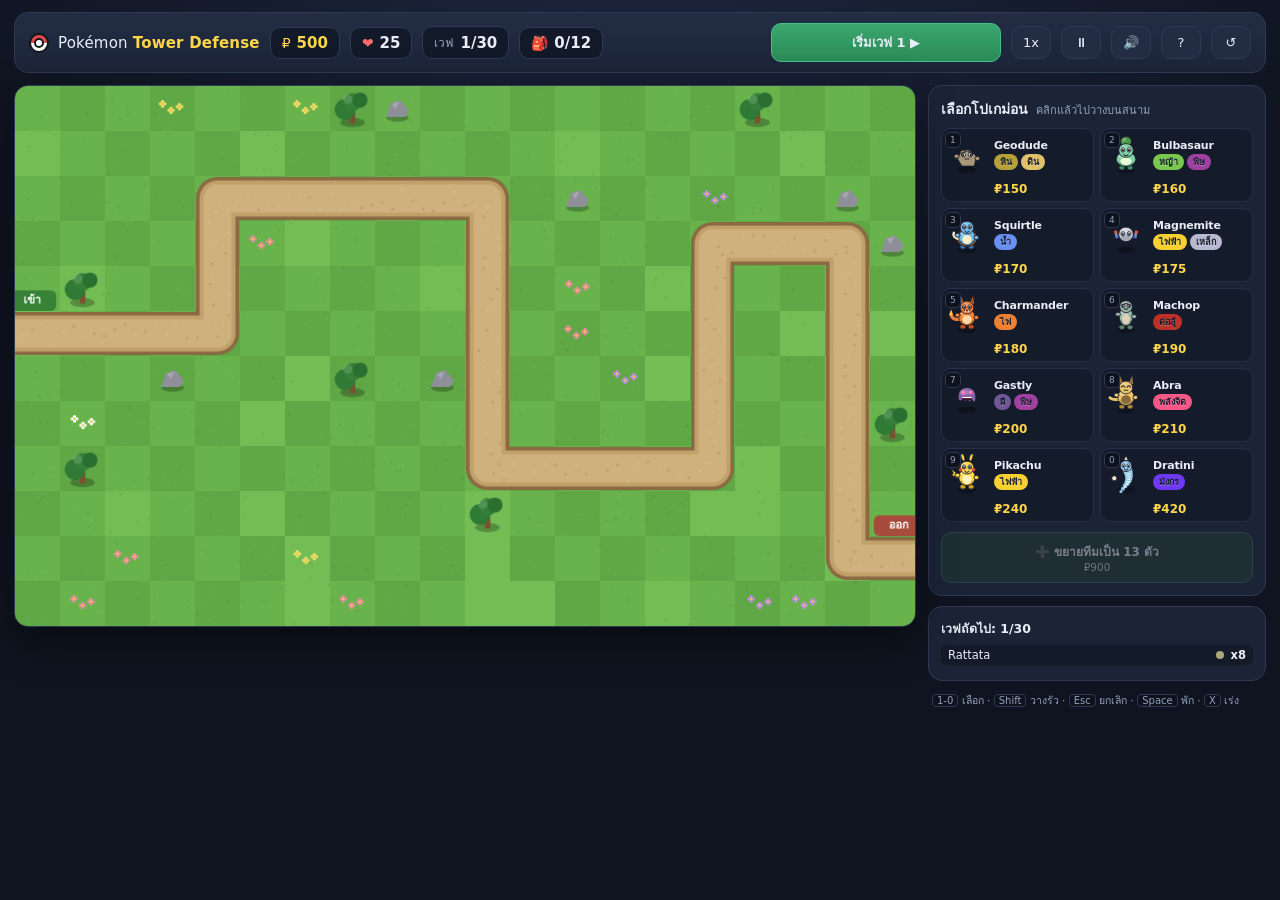
==== index.html @ e36548b7 "เกม Pokémon Tower Defense เล่นบนเบราว์เซอร์ เกม tower defense ที่ใช้ระบบธาตุจริงของโปเกม่อนเป็นแกนกล" ====
<!DOCTYPE html>
<html lang="th">
<head>
<meta charset="utf-8">
<meta name="viewport" content="width=device-width, initial-scale=1">
<title>Pokémon Tower Defense</title>
<link rel="stylesheet" href="css/style.css">
<link rel="icon" href="data:image/svg+xml,<svg xmlns='http://www.w3.org/2000/svg' viewBox='0 0 32 32'><circle cx='16' cy='16' r='14' fill='%23fff' stroke='%23222' stroke-width='2'/><path d='M2 16h28' stroke='%23222' stroke-width='3'/><path d='M2 16a14 14 0 0 1 28 0z' fill='%23e04a4a'/><circle cx='16' cy='16' r='5' fill='%23fff' stroke='%23222' stroke-width='2'/></svg>">
</head>
<body>

<div id="app">

  <header id="hud">
    <div class="brand">
      <span class="ball"></span>
      <span>Pokémon <b>Tower Defense</b></span>
    </div>

    <div class="stat money"><span class="ico">₽</span><b id="money">500</b></div>
    <div class="stat heart"><span class="ico">❤</span><b id="lives">20</b></div>
    <div class="stat"><span class="lbl">เวฟ</span><b id="wave">1/30</b></div>
    <div class="stat team"><span class="ico">🎒</span><b id="team">0/12</b></div>

    <div class="grow"></div>

    <button id="btnWave" class="primary">เริ่มเวฟ 1 ▶</button>
    <button id="btnSpeed" class="icon" title="ความเร็ว (X)">1x</button>
    <button id="btnPause" class="icon" title="พัก (Space)">⏸</button>
    <button id="btnSound" class="icon" title="เสียง">🔊</button>
    <button id="btnHelp" class="icon" title="วิธีเล่น">?</button>
    <button id="btnRestart" class="icon" title="เริ่มใหม่">↺</button>
  </header>

  <main id="main">
    <div id="stage">
      <canvas id="game"></canvas>
      <div id="endscreen" hidden></div>
    </div>

    <aside id="side">
      <div id="shopWrap">
        <h3 class="side-h">เลือกโปเกม่อน <small>คลิกแล้วไปวางบนสนาม</small></h3>
        <div id="shop"></div>
      </div>
      <div id="detail" hidden></div>
      <div id="preview"></div>
      <div class="side-foot">
        <kbd>1-0</kbd> เลือก · <kbd>Shift</kbd> วางรัว ·
        <kbd>Esc</kbd> ยกเลิก · <kbd>Space</kbd> พัก · <kbd>X</kbd> เร่ง
      </div>
    </aside>
  </main>
</div>

<div id="help" hidden>
  <div class="help-box">
    <h2>วิธีเล่น</h2>
    <ol>
      <li>เลือกโปเกม่อนจากแถบขวา แล้วคลิกบนพื้นหญ้าเพื่อวาง (วางบนทางเดินหรือบนต้นไม้/หินไม่ได้)</li>
      <li>ศัตรูจะเดินจากป้าย <b>เข้า</b> ไป <b>ออก</b> ถ้าหลุดออกไปได้จะเสียหัวใจ หมดหัวใจคือแพ้</li>
      <li>โปเกม่อนได้ EXP จากการทำดาเมจ พอถึงเลเวลที่กำหนดจะมีลูกศร <b>▲</b> ขึ้นเหนือหัว = วิวัฒนาการได้</li>
      <li>วิวัฒนาการต้องจ่ายเงิน แต่คุ้มมาก — พลังกระโดดเป็นเท่าตัวและมักได้ท่าใหม่</li>
      <li>กดเรียกเวฟก่อนหมดเวลาพัก จะได้เงินโบนัสตามวินาทีที่เหลือ</li>
    </ol>

    <h2>ระบบธาตุคือหัวใจ</h2>
    <p>ความเสียหายคิดจากตารางธาตุจริงของโปเกม่อน — ท่าธาตุไฟใส่ธาตุหญ้าได้ 2 เท่า, ใส่ธาตุน้ำเหลือครึ่งเดียว
       และถ้าศัตรูมีสองธาตุ ตัวคูณจะคูณกัน (เช่น ไฟ ใส่ แมลง/หญ้า = 4 เท่า)</p>
    <p class="note">หมายเหตุ: ในเกมจริงบางคู่ธาตุจะ “ไม่ได้ผลเลย” (0 เท่า) แต่ในเกมนี้ปรับพื้นเป็น
       <b>0.25 เท่า</b> เพื่อไม่ให้ป้อมกลายเป็นไร้ประโยชน์สนิท</p>

    <h2>สถานะผิดปกติ</h2>
    <ul>
      <li><b>ไหม้ / พิษ</b> — เสียเลือดต่อเนื่อง ไม่สนใจเกราะ</li>
      <li><b>ช้าลง</b> — ลดความเร็วเดิน ซ้อนกันได้แต่ใช้ค่าที่แรงที่สุด</li>
      <li><b>หยุดชะงัก</b> — หยุดนิ่งชั่วครู่</li>
    </ul>

    <h2>ทิป</h2>
    <ul>
      <li>ศัตรูที่มี <b>เกราะ</b> (Onix, Snorlax, บอส) ลดดาเมจต่อครั้งแบบคงที่ — ป้อมยิงถี่เบา ๆ จะจุกมาก
          ให้ใช้ป้อมตีหนักอย่าง Golem หรือสาย Ghost ที่ทะลุเกราะ</li>
      <li>บอส <b>Articuno</b> ทำให้ป้อมรอบตัวยิงช้าลง และ <b>Mewtwo</b> ลดพลังโจมตีป้อมรอบตัว — อย่ากระจุกป้อมไว้จุดเดียว</li>
      <li>วาง Bulbasaur/Venusaur ไว้ต้นทางเพื่อหน่วง แล้วให้ตัวดาเมจสูงรุมตรงโค้ง</li>
    </ul>
    <button onclick="document.getElementById('help').hidden=true">ปิด</button>
  </div>
</div>

<script src="js/types.js"></script>
<script src="js/sprites.js"></script>
<script src="js/pokedex.js"></script>
<script src="js/map.js"></script>
<script src="js/waves.js"></script>
<script src="js/audio.js"></script>
<script src="js/entities.js"></script>
<script src="js/ui.js"></script>
<script src="js/game.js"></script>
</body>
</html>
---- css/style.css ----
/* =====================================================================
 * style.css — หน้าตาเกม (โทนมืด ตัดกับสนามหญ้าสว่าง)
 * ===================================================================== */
:root {
  --bg: #0f1420;
  --bg2: #161d2d;
  --panel: #1b2437;
  --panel2: #222d44;
  --line: #2e3a55;
  --text: #e8edf7;
  --muted: #93a0bd;
  --gold: #ffd54a;
  --red: #ff6b6b;
  --green: #5ddc7f;
  --blue: #6bc8ff;
}

* { box-sizing: border-box; }

html, body {
  margin: 0; padding: 0;
  background: radial-gradient(1200px 700px at 50% -10%, #1d2740 0%, var(--bg) 60%);
  color: var(--text);
  font-family: "Noto Sans Thai", system-ui, -apple-system, "Segoe UI", sans-serif;
  min-height: 100%;
}

#app {
  max-width: 1320px;
  margin: 0 auto;
  padding: 12px 14px 22px;
}

/* ---------------- HUD ---------------- */
#hud {
  display: flex; align-items: center; gap: 10px;
  background: linear-gradient(180deg, var(--panel2), var(--panel));
  border: 1px solid var(--line);
  border-radius: 14px;
  padding: 10px 14px;
  margin-bottom: 12px;
  flex-wrap: wrap;
}
.brand { display: flex; align-items: center; gap: 9px; font-size: 15px; letter-spacing: .2px; }
.brand b { color: var(--gold); }
.ball {
  width: 20px; height: 20px; border-radius: 50%;
  background: linear-gradient(180deg, #e04a4a 0 48%, #fff 52% 100%);
  border: 2px solid #12161f; position: relative; flex: none;
}
.ball::after {
  content: ''; position: absolute; inset: 0; margin: auto;
  width: 6px; height: 6px; border-radius: 50%;
  background: #fff; border: 2px solid #12161f;
}
.grow { flex: 1; }

.stat {
  display: flex; align-items: center; gap: 6px;
  background: #121a29; border: 1px solid var(--line);
  border-radius: 10px; padding: 6px 11px;
  font-size: 15px; font-variant-numeric: tabular-nums;
}
.stat .ico { font-size: 14px; }
.stat .lbl { color: var(--muted); font-size: 12px; }
.money .ico { color: var(--gold); }
.money b { color: var(--gold); }
.heart .ico { color: var(--red); }
.team.full b { color: var(--red); }
#lives.danger { color: var(--red); animation: pulse .7s infinite; }
@keyframes pulse { 50% { opacity: .45; } }

button {
  font-family: inherit; font-size: 13px;
  color: var(--text); background: var(--panel2);
  border: 1px solid var(--line); border-radius: 10px;
  padding: 8px 12px; cursor: pointer;
  transition: background .12s, transform .08s, border-color .12s;
}
button:hover:not(:disabled) { background: #2c3a58; border-color: #44547a; }
button:active:not(:disabled) { transform: translateY(1px); }
button:disabled { opacity: .45; cursor: not-allowed; }

button.primary {
  background: linear-gradient(180deg, #3aa76d, #2c8a58);
  border-color: #46c184; font-weight: 700; min-width: 230px;
}
button.primary:hover:not(:disabled) { background: linear-gradient(180deg, #46c184, #338f5f); }
button.icon { min-width: 40px; text-align: center; padding: 8px 10px; }

/* ---------------- เลย์เอาต์หลัก ---------------- */
#main { display: flex; gap: 12px; align-items: flex-start; }
#stage { position: relative; flex: 1 1 auto; min-width: 0; }

canvas#game {
  display: block; width: 100%; height: auto;
  border-radius: 14px;
  border: 1px solid var(--line);
  box-shadow: 0 14px 40px rgba(0,0,0,.45);
  cursor: crosshair;
  image-rendering: auto;
}

/* ---------------- แถบข้าง ---------------- */
#side {
  width: 338px; flex: none;
  display: flex; flex-direction: column; gap: 10px;
}
.side-h {
  margin: 0 0 8px; font-size: 14px; font-weight: 700;
  display: flex; align-items: baseline; gap: 8px;
}
.side-h small { color: var(--muted); font-weight: 400; font-size: 11px; }

#shopWrap, #detail, #preview {
  background: var(--panel); border: 1px solid var(--line);
  border-radius: 14px; padding: 12px;
}
#shop { display: grid; grid-template-columns: 1fr 1fr; gap: 6px; }
.slotbtn {
  grid-column: 1 / -1;
  margin-top: 4px; padding: 9px; font-size: 12px; font-weight: 700;
  background: #243b30; border-color: #3d6b52;
}
.slotbtn:hover:not(:disabled) { background: #2e4b3d; }
.slotbtn small { display: block; font-weight: 400; font-size: 10.5px; opacity: .85; }

.card {
  display: grid; grid-template-columns: 40px 1fr; gap: 7px; align-items: center;
  padding: 5px 7px 5px 5px; text-align: left; width: 100%;
  background: #141c2b; border: 1px solid #263149;
}
.card:hover:not(:disabled) { background: #1d2840; }
.card.sel { border-color: var(--gold); box-shadow: 0 0 0 2px rgba(255,213,74,.25) inset; background: #26304a; }
.card.poor { opacity: .5; }
.card-icon { position: relative; width: 40px; height: 40px; flex: none; }
.card-icon canvas { display: block; }
.hotkey {
  position: absolute; left: -2px; top: -2px;
  background: #0d121c; border: 1px solid var(--line); color: var(--muted);
  font-size: 9px; border-radius: 5px; padding: 0 4px; line-height: 14px;
}
.card-info { min-width: 0; }
.card-name {
  font-size: 11px; font-weight: 700; letter-spacing: -.2px;
  overflow: hidden; text-overflow: ellipsis; white-space: nowrap;
}
.card-th { display: none; }
.card-types { display: flex; gap: 3px; margin-top: 2px; flex-wrap: wrap; }
.card-cost {
  grid-column: 2; color: var(--gold); font-weight: 700; font-size: 12px;
  margin-top: 1px;
}

.tbadge {
  font-size: 9px; font-weight: 700; color: #16202f;
  padding: 1px 6px; border-radius: 20px; white-space: nowrap;
  text-shadow: 0 1px 0 rgba(255,255,255,.28);
}

/* ---------------- แผงรายละเอียดป้อม ---------------- */
.dt-head { display: flex; gap: 10px; align-items: center; }
.dt-icon { width: 64px; height: 64px; flex: none; }
.dt-name { font-size: 15px; font-weight: 700; }
.dt-lv { color: var(--blue); font-size: 12px; }
.dt-th { font-size: 11px; color: var(--muted); }
.dt-types { display: flex; gap: 4px; margin-top: 4px; }

.expbar {
  position: relative; height: 15px; margin: 9px 0 8px;
  background: #0e1522; border: 1px solid var(--line); border-radius: 20px; overflow: hidden;
}
.expfill {
  height: 100%; width: 0;
  background: linear-gradient(90deg, #3a7ad8, #6bc8ff);
  transition: width .15s;
}
.expbar span {
  position: absolute; inset: 0; text-align: center;
  font-size: 9.5px; line-height: 15px; color: #dbe6ff;
  text-shadow: 0 1px 2px rgba(0,0,0,.8);
}

.dt-move { font-size: 13px; font-weight: 700; }
.dt-move .mt { font-weight: 400; font-size: 11px; }
.dt-desc { font-size: 11.5px; color: var(--muted); margin: 3px 0 9px; line-height: 1.5; }

.dt-stats { display: grid; grid-template-columns: 1fr 1fr; gap: 4px 8px; }
.dt-stats div {
  display: flex; justify-content: space-between;
  background: #131b29; border-radius: 7px; padding: 4px 8px; font-size: 11.5px;
}
.dt-stats span { color: var(--muted); }
.dt-stats b { font-variant-numeric: tabular-nums; }

.dt-label { font-size: 11px; color: var(--muted); margin: 10px 0 5px; }
.dt-modes { display: grid; grid-template-columns: 1fr 1fr; gap: 4px; }
.mode { font-size: 11px; padding: 5px; }
.mode.on { background: #2f5fa8; border-color: #4f86d8; }

.dt-eff { margin-top: 4px; }
.effrow {
  display: grid; grid-template-columns: 1fr auto auto; gap: 6px; align-items: center;
  font-size: 11px; padding: 3px 7px; border-radius: 6px; margin-bottom: 2px;
  background: #131b29;
}
.effrow em { color: var(--muted); font-style: normal; font-size: 10px; }
.effrow b { font-variant-numeric: tabular-nums; }
.eff-best  { background: #2a4a2c; } .eff-best b  { color: #9cff9c; }
.eff-good  { background: #24402a; } .eff-good b  { color: #8fe08f; }
.eff-neutral b { color: #c8d2e6; }
.eff-bad   { background: #3a2c22; } .eff-bad b   { color: #ffb37a; }
.eff-worst { background: #42242a; } .eff-worst b { color: #ff8f8f; }

.dt-actions { display: flex; flex-direction: column; gap: 6px; margin-top: 11px; }
button.big { padding: 9px; font-size: 12.5px; font-weight: 700; line-height: 1.35; }
button.big small { display: block; font-weight: 400; font-size: 10.5px; opacity: .8; }
button.evolve { background: linear-gradient(180deg, #b98a23, #8c6615); border-color: #e0ad3a; }
button.evolve:hover:not(:disabled) { background: linear-gradient(180deg, #d9a52e, #a37a1c); }
button.evolve.locked { background: var(--panel2); border-color: var(--line); }
button.candy { background: #2b3f5c; border-color: #4a6da0; }
button.candy:hover:not(:disabled) { background: #36507a; }
button.candy.locked { background: var(--panel2); border-color: var(--line); }
button.sell { background: #3d2530; border-color: #6a3b4a; }
button.sell:hover { background: #50303e; }
kbd {
  background: #0d121c; border: 1px solid var(--line); border-radius: 4px;
  padding: 0 4px; font-size: 10px; font-family: inherit; color: var(--muted);
}

/* ---------------- ตัวอย่างเวฟ ---------------- */
.pv-head { font-size: 12.5px; font-weight: 700; margin-bottom: 6px; }
.pv-row {
  display: grid; grid-template-columns: 1fr auto auto; gap: 7px; align-items: center;
  font-size: 11.5px; padding: 3px 7px; background: #131b29;
  border-radius: 6px; margin-bottom: 3px;
}
.pv-types { display: flex; gap: 3px; }
.tdot { width: 8px; height: 8px; border-radius: 50%; display: block; }
.pv-left { font-size: 12px; color: var(--muted); }
.pv-left b { color: var(--text); }

.side-foot { font-size: 10.5px; color: var(--muted); line-height: 1.9; padding: 0 4px; }

/* ---------------- ทูลทิป ---------------- */
#tip {
  position: fixed; z-index: 60; display: none;
  width: 264px; padding: 11px 13px;
  background: rgba(14,20,32,.97); border: 1px solid var(--line);
  border-radius: 11px; box-shadow: 0 12px 34px rgba(0,0,0,.6);
  font-size: 11.5px; pointer-events: none;
}
.tip-h { font-size: 14px; font-weight: 700; }
.tip-h em { font-style: normal; font-size: 11px; color: var(--muted); }
.tip-types { display: flex; gap: 4px; margin: 5px 0 6px; }
.tip-move { font-size: 12px; }
.tip-desc { color: var(--muted); margin: 4px 0 8px; line-height: 1.55; }
.tl { display: flex; justify-content: space-between; padding: 2px 0; border-top: 1px solid #202a3f; }
.tl span { color: var(--muted); }
.tip-evo { margin-top: 7px; padding-top: 6px; border-top: 1px solid #202a3f; color: var(--blue); font-size: 10.5px; }

/* ---------------- จอจบเกม ---------------- */
#endscreen {
  position: absolute; inset: 0; z-index: 20;
  display: flex; align-items: center; justify-content: center;
  border-radius: 14px; backdrop-filter: blur(3px);
  background: rgba(8,12,20,.78);
}
#endscreen[hidden] { display: none; }
#endscreen.win { background: rgba(14,32,22,.8); }
#endscreen.lose { background: rgba(32,12,16,.8); }
.end-box {
  background: var(--panel); border: 1px solid var(--line);
  border-radius: 18px; padding: 26px 32px; text-align: center; min-width: 380px;
  box-shadow: 0 20px 60px rgba(0,0,0,.6);
}
.end-box h2 { margin: 0 0 6px; font-size: 24px; }
.end-box p { margin: 0 0 16px; color: var(--muted); font-size: 13px; }
.end-stats { display: grid; grid-template-columns: 1fr 1fr; gap: 6px; margin-bottom: 18px; }
.end-stats div {
  display: flex; justify-content: space-between; gap: 14px;
  background: #131b29; border-radius: 8px; padding: 7px 11px; font-size: 12px;
}
.end-stats span { color: var(--muted); }
#btnAgain {
  background: linear-gradient(180deg, #3aa76d, #2c8a58);
  border-color: #46c184; font-weight: 700; padding: 11px 26px; font-size: 14px;
}

/* ---------------- หน้าต่างวิธีเล่น ---------------- */
#help {
  position: fixed; inset: 0; z-index: 80;
  background: rgba(6,9,16,.82);
  display: flex; align-items: center; justify-content: center; padding: 20px;
  overflow: auto;
}
#help[hidden] { display: none; }
.help-box {
  background: var(--panel); border: 1px solid var(--line);
  border-radius: 16px; padding: 24px 30px; max-width: 640px; max-height: 86vh; overflow: auto;
}
.help-box h2 { font-size: 16px; margin: 18px 0 8px; color: var(--gold); }
.help-box h2:first-child { margin-top: 0; }
.help-box ol, .help-box ul { margin: 0; padding-left: 20px; }
.help-box li, .help-box p { font-size: 13px; line-height: 1.75; color: #cfd8ea; }
.help-box li { margin-bottom: 5px; }
.help-box .note { background: #1b2437; border-left: 3px solid var(--gold); padding: 8px 12px; border-radius: 6px; }
.help-box button { margin-top: 18px; padding: 9px 22px; }

/* ---------------- จอแคบ ---------------- */
@media (max-width: 1080px) {
  #main { flex-direction: column; }
  #side { width: 100%; }
  #shop { grid-template-columns: repeat(auto-fill, minmax(170px, 1fr)); }
  button.primary { min-width: 0; flex: 1; }
}
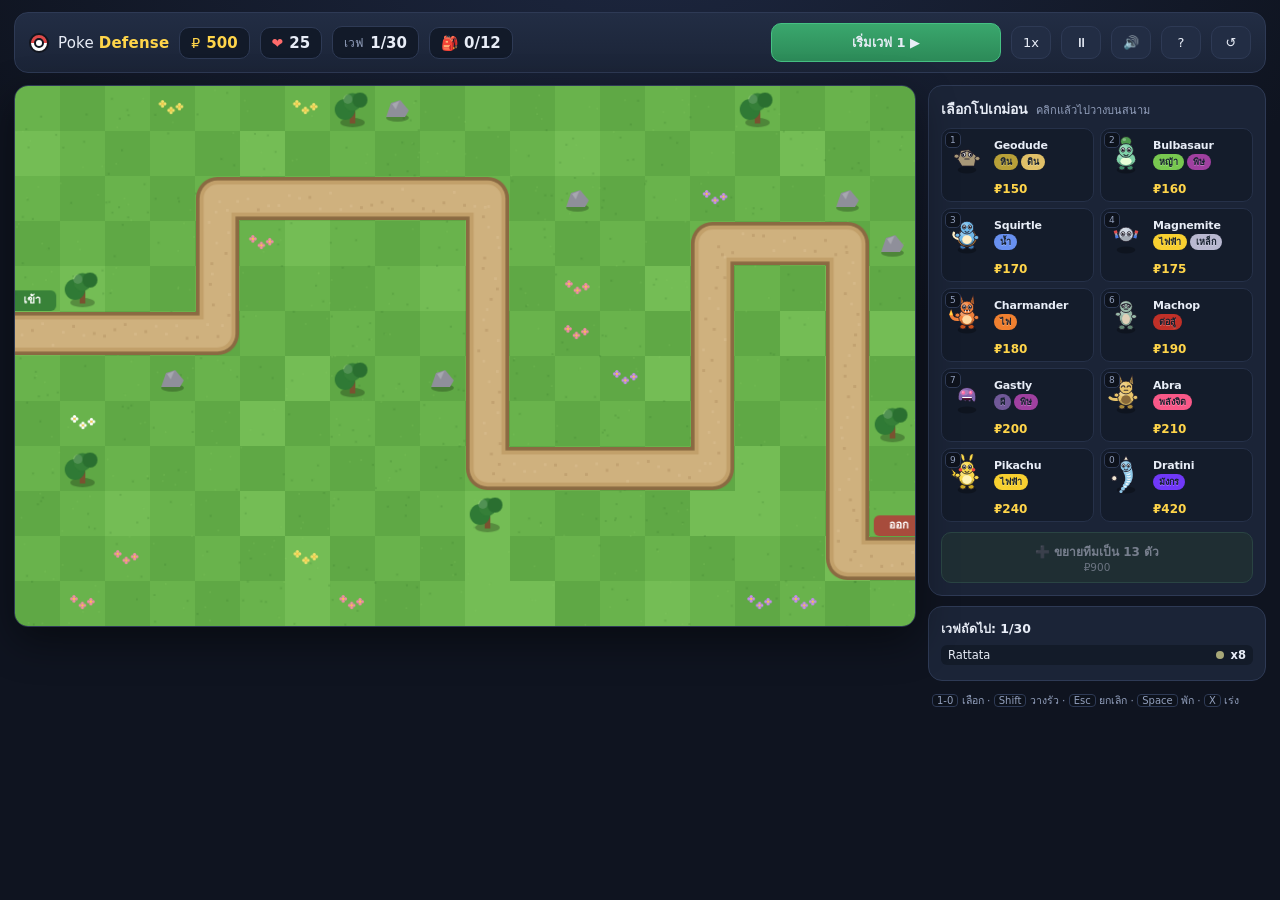
==== commit 730e9bb7: "เปลี่ยนชื่อโปรเจกต์เป็น Poke Defense แก้ชื่อในแท็บเบราว์เซอร์ แบรนด์บน HUD หัวเรื่อง README และหน้าร" ====
--- a/index.html
+++ b/index.html
@@ -3,7 +3,7 @@
 <head>
 <meta charset="utf-8">
 <meta name="viewport" content="width=device-width, initial-scale=1">
-<title>Pokémon Tower Defense</title>
+<title>Poke Defense</title>
 <link rel="stylesheet" href="css/style.css">
 <link rel="icon" href="data:image/svg+xml,<svg xmlns='http://www.w3.org/2000/svg' viewBox='0 0 32 32'><circle cx='16' cy='16' r='14' fill='%23fff' stroke='%23222' stroke-width='2'/><path d='M2 16h28' stroke='%23222' stroke-width='3'/><path d='M2 16a14 14 0 0 1 28 0z' fill='%23e04a4a'/><circle cx='16' cy='16' r='5' fill='%23fff' stroke='%23222' stroke-width='2'/></svg>">
 </head>
@@ -14,7 +14,7 @@
   <header id="hud">
     <div class="brand">
       <span class="ball"></span>
-      <span>Pokémon <b>Tower Defense</b></span>
+      <span>Poke <b>Defense</b></span>
     </div>
 
     <div class="stat money"><span class="ico">₽</span><b id="money">500</b></div>
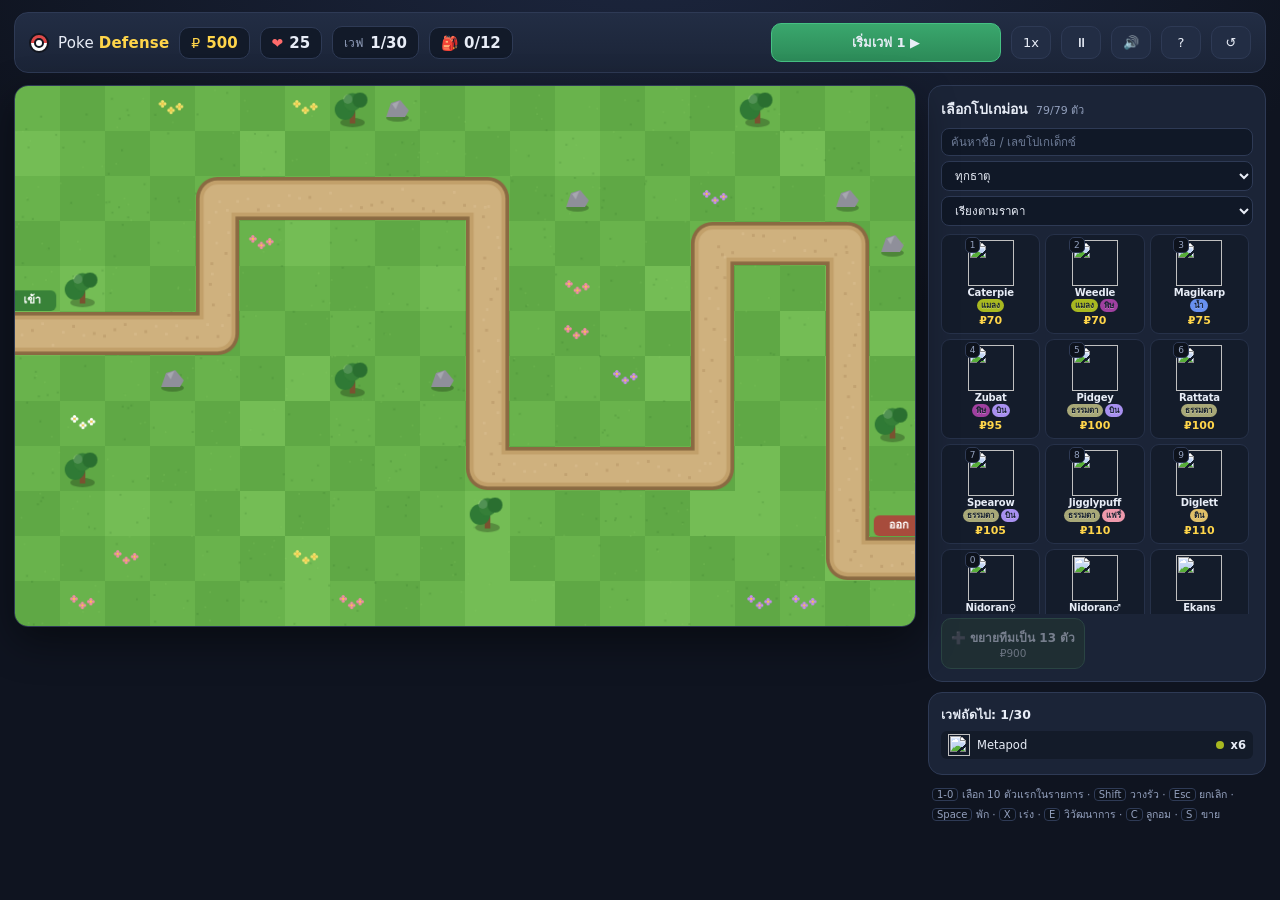
==== commit 57ee6abb: "เปลี่ยนมาใช้สไปรท์จริงและโปเกม่อน Gen 1 ครบ 151 ตัว เดิมตัวละครวาดขึ้นเองด้วยโค้ดบน Canvas ซึ่งดูสู้" ====
--- a/index.html
+++ b/index.html
@@ -39,15 +39,13 @@
     </div>
 
     <aside id="side">
-      <div id="shopWrap">
-        <h3 class="side-h">เลือกโปเกม่อน <small>คลิกแล้วไปวางบนสนาม</small></h3>
-        <div id="shop"></div>
-      </div>
+      <div id="shopWrap"></div>
       <div id="detail" hidden></div>
       <div id="preview"></div>
       <div class="side-foot">
-        <kbd>1-0</kbd> เลือก · <kbd>Shift</kbd> วางรัว ·
-        <kbd>Esc</kbd> ยกเลิก · <kbd>Space</kbd> พัก · <kbd>X</kbd> เร่ง
+        <kbd>1-0</kbd> เลือก 10 ตัวแรกในรายการ · <kbd>Shift</kbd> วางรัว ·
+        <kbd>Esc</kbd> ยกเลิก · <kbd>Space</kbd> พัก · <kbd>X</kbd> เร่ง ·
+        <kbd>E</kbd> วิวัฒนาการ · <kbd>C</kbd> ลูกอม · <kbd>S</kbd> ขาย
       </div>
     </aside>
   </main>
@@ -58,6 +56,8 @@
     <h2>วิธีเล่น</h2>
     <ol>
       <li>เลือกโปเกม่อนจากแถบขวา แล้วคลิกบนพื้นหญ้าเพื่อวาง (วางบนทางเดินหรือบนต้นไม้/หินไม่ได้)</li>
+      <li>ร้านมีเฉพาะ <b>ร่างเริ่มต้น</b> ของแต่ละสาย 79 ตัว — ร่างหลังจากนั้นต้องวิวัฒนาการเอาเท่านั้น
+          ใช้ช่องค้นหาหรือกรองธาตุเพื่อหาตัวที่ต้องการ</li>
       <li>ศัตรูจะเดินจากป้าย <b>เข้า</b> ไป <b>ออก</b> ถ้าหลุดออกไปได้จะเสียหัวใจ หมดหัวใจคือแพ้</li>
       <li>โปเกม่อนได้ EXP จากการทำดาเมจ พอถึงเลเวลที่กำหนดจะมีลูกศร <b>▲</b> ขึ้นเหนือหัว = วิวัฒนาการได้</li>
       <li>วิวัฒนาการต้องจ่ายเงิน แต่คุ้มมาก — พลังกระโดดเป็นเท่าตัวและมักได้ท่าใหม่</li>
@@ -77,20 +77,35 @@
       <li><b>หยุดชะงัก</b> — หยุดนิ่งชั่วครู่</li>
     </ul>
 
+    <h2>ค่าพลังมาจากไหน</h2>
+    <p>ทุกตัวใช้ <b>สเตตัสจริงของโปเกม่อน</b> คำนวณเป็นค่าในเกม ไม่ได้ตั้งมือ:</p>
+    <ul>
+      <li><b>Atk / SpA</b> ที่สูงกว่า → พลังโจมตี</li>
+      <li><b>Spe</b> → ความเร็วในการยิง</li>
+      <li>ตัวที่ <b>SpA มากกว่า Atk</b> → สายยิงไกล, ตัวที่ <b>Atk นำ</b> → สายประชิดตีรัว</li>
+      <li><b>Def / SpD / HP</b> → ความอึดและเกราะตอนเป็นศัตรู</li>
+      <li><b>BST</b> (ผลรวมสเตตัส) → ราคา</li>
+    </ul>
+    <p class="note">เลเวลที่ต้องใช้วิวัฒนาการก็อิงของจริง — ตัวที่เกมต้นฉบับวิวัฒน์ที่เลเวลสูง
+       ในเกมนี้ก็ต้องเลี้ยงนานกว่า ส่วนตัวที่ใช้หินหรือการแลกเปลี่ยนจะมีเงื่อนไขของตัวเอง</p>
+
     <h2>ทิป</h2>
     <ul>
-      <li>ศัตรูที่มี <b>เกราะ</b> (Onix, Snorlax, บอส) ลดดาเมจต่อครั้งแบบคงที่ — ป้อมยิงถี่เบา ๆ จะจุกมาก
-          ให้ใช้ป้อมตีหนักอย่าง Golem หรือสาย Ghost ที่ทะลุเกราะ</li>
-      <li>บอส <b>Articuno</b> ทำให้ป้อมรอบตัวยิงช้าลง และ <b>Mewtwo</b> ลดพลังโจมตีป้อมรอบตัว — อย่ากระจุกป้อมไว้จุดเดียว</li>
-      <li>วาง Bulbasaur/Venusaur ไว้ต้นทางเพื่อหน่วง แล้วให้ตัวดาเมจสูงรุมตรงโค้ง</li>
+      <li>ศัตรูที่ <b>Def สูง</b> (Onix, Golem, Cloyster) มีเกราะหนา ลดดาเมจเป็นสัดส่วน —
+          สาย Ghost อย่าง Gastly ทะลุเกราะได้หมด</li>
+      <li>บอสบางตัวมีออร่ากวน — <b>Zapdos</b> ทำให้ป้อมรอบตัวยิงช้าลง, <b>Dragonite/Mewtwo</b> ลดพลังโจมตี
+          อย่าวางป้อมกระจุกที่เดียว</li>
+      <li>สายหญ้ากับน้ำแข็งหน่วงศัตรูได้ดี วางไว้ต้นทางแล้วให้ตัวดาเมจสูงรุมตรงโค้ง</li>
+      <li>Eevee วิวัฒนาการได้ 3 ทาง (Vaporeon / Jolteon / Flareon) เลือกให้ตรงกับธาตุที่เวฟหน้าต้องการ</li>
     </ul>
     <button onclick="document.getElementById('help').hidden=true">ปิด</button>
   </div>
 </div>
 
 <script src="js/types.js"></script>
+<script src="js/gen1.js"></script>
+<script src="js/derive.js"></script>
 <script src="js/sprites.js"></script>
-<script src="js/pokedex.js"></script>
 <script src="js/map.js"></script>
 <script src="js/waves.js"></script>
 <script src="js/audio.js"></script>
--- a/css/style.css
+++ b/css/style.css
@@ -116,7 +116,34 @@
   background: var(--panel); border: 1px solid var(--line);
   border-radius: 14px; padding: 12px;
 }
-#shop { display: grid; grid-template-columns: 1fr 1fr; gap: 6px; }
+.shopbar { display: grid; grid-template-columns: 1fr; gap: 5px; margin-bottom: 8px; }
+.shopbar input, .shopbar select {
+  font-family: inherit; font-size: 11.5px; color: var(--text);
+  background: #101827; border: 1px solid var(--line); border-radius: 8px; padding: 6px 9px;
+}
+.shopbar input::placeholder { color: #6d7b96; }
+.shopbar input:focus, .shopbar select:focus { outline: none; border-color: #4a6296; }
+.shopbar select { cursor: pointer; }
+.shopbar > div { display: grid; grid-template-columns: 1fr 1fr; gap: 5px; }
+
+#shop {
+  display: grid; grid-template-columns: repeat(3, 1fr); gap: 5px;
+  max-height: 380px; overflow-y: auto; padding-right: 4px;
+}
+#shop::-webkit-scrollbar { width: 8px; }
+#shop::-webkit-scrollbar-track { background: #101827; border-radius: 4px; }
+#shop::-webkit-scrollbar-thumb { background: #33415e; border-radius: 4px; }
+#shop::-webkit-scrollbar-thumb:hover { background: #44557a; }
+
+/* สไปรท์จริง — ต้องคมแบบพิกเซลอาร์ต ไม่ให้เบลอ */
+.psprite {
+  image-rendering: pixelated;
+  object-fit: contain;
+  display: block;
+}
+.psprite.tiny { width: 22px; height: 22px; flex: none; }
+.psprite.mini { width: 26px; height: 26px; display: inline-block; vertical-align: middle; margin-right: 5px; }
+.psprite.big { width: 64px; height: 64px; }
 .slotbtn {
   grid-column: 1 / -1;
   margin-top: 4px; padding: 9px; font-size: 12px; font-weight: 700;
@@ -126,41 +153,46 @@
 .slotbtn small { display: block; font-weight: 400; font-size: 10.5px; opacity: .85; }
 
 .card {
-  display: grid; grid-template-columns: 40px 1fr; gap: 7px; align-items: center;
-  padding: 5px 7px 5px 5px; text-align: left; width: 100%;
-  background: #141c2b; border: 1px solid #263149;
+  display: flex; flex-direction: column; align-items: center; gap: 1px;
+  padding: 5px 3px 6px; text-align: center; width: 100%;
+  background: #141c2b; border: 1px solid #263149; border-radius: 9px;
 }
 .card:hover:not(:disabled) { background: #1d2840; }
 .card.sel { border-color: var(--gold); box-shadow: 0 0 0 2px rgba(255,213,74,.25) inset; background: #26304a; }
 .card.poor { opacity: .5; }
-.card-icon { position: relative; width: 40px; height: 40px; flex: none; }
-.card-icon canvas { display: block; }
+.card-icon { position: relative; width: 46px; height: 46px; flex: none; }
+.card-icon .psprite { width: 46px; height: 46px; }
 .hotkey {
-  position: absolute; left: -2px; top: -2px;
+  position: absolute; left: -3px; top: -3px; z-index: 1;
   background: #0d121c; border: 1px solid var(--line); color: var(--muted);
   font-size: 9px; border-radius: 5px; padding: 0 4px; line-height: 14px;
 }
-.card-info { min-width: 0; }
 .card-name {
-  font-size: 11px; font-weight: 700; letter-spacing: -.2px;
+  font-size: 10px; font-weight: 700; letter-spacing: -.2px; width: 100%;
   overflow: hidden; text-overflow: ellipsis; white-space: nowrap;
 }
-.card-th { display: none; }
-.card-types { display: flex; gap: 3px; margin-top: 2px; flex-wrap: wrap; }
-.card-cost {
-  grid-column: 2; color: var(--gold); font-weight: 700; font-size: 12px;
-  margin-top: 1px;
-}
+.card-types { display: flex; gap: 2px; justify-content: center; flex-wrap: wrap; }
+.card-cost { color: var(--gold); font-weight: 700; font-size: 11px; margin-top: 1px; }
 
 .tbadge {
-  font-size: 9px; font-weight: 700; color: #16202f;
-  padding: 1px 6px; border-radius: 20px; white-space: nowrap;
+  font-size: 8px; font-weight: 700; color: #16202f;
+  padding: 0 4px; border-radius: 20px; white-space: nowrap;
   text-shadow: 0 1px 0 rgba(255,255,255,.28);
 }
 
 /* ---------------- แผงรายละเอียดป้อม ---------------- */
 .dt-head { display: flex; gap: 10px; align-items: center; }
 .dt-icon { width: 64px; height: 64px; flex: none; }
+.dt-id { flex: 1; min-width: 0; }
+.dt-close {
+  align-self: flex-start; padding: 3px 8px; font-size: 12px;
+  background: transparent; border-color: transparent; color: var(--muted);
+}
+.dt-close:hover { background: #2c3a58; color: var(--text); }
+.dt-base {
+  font-size: 10px; color: var(--muted); margin-top: 6px;
+  background: #101827; border-radius: 6px; padding: 5px 8px; text-align: center;
+}
 .dt-name { font-size: 15px; font-weight: 700; }
 .dt-lv { color: var(--blue); font-size: 12px; }
 .dt-th { font-size: 11px; color: var(--muted); }
@@ -177,8 +209,8 @@
 }
 .expbar span {
   position: absolute; inset: 0; text-align: center;
-  font-size: 9.5px; line-height: 15px; color: #dbe6ff;
-  text-shadow: 0 1px 2px rgba(0,0,0,.8);
+  font-size: 9.5px; line-height: 15px; color: #fff; font-weight: 700;
+  text-shadow: 0 0 4px rgba(0,0,0,.95), 0 1px 2px rgba(0,0,0,.9);
 }
 
 .dt-move { font-size: 13px; font-weight: 700; }
@@ -200,7 +232,7 @@
 
 .dt-eff { margin-top: 4px; }
 .effrow {
-  display: grid; grid-template-columns: 1fr auto auto; gap: 6px; align-items: center;
+  display: grid; grid-template-columns: 22px 1fr auto auto; gap: 6px; align-items: center;
   font-size: 11px; padding: 3px 7px; border-radius: 6px; margin-bottom: 2px;
   background: #131b29;
 }
@@ -231,12 +263,13 @@
 /* ---------------- ตัวอย่างเวฟ ---------------- */
 .pv-head { font-size: 12.5px; font-weight: 700; margin-bottom: 6px; }
 .pv-row {
-  display: grid; grid-template-columns: 1fr auto auto; gap: 7px; align-items: center;
+  display: grid; grid-template-columns: 22px 1fr auto auto; gap: 7px; align-items: center;
   font-size: 11.5px; padding: 3px 7px; background: #131b29;
   border-radius: 6px; margin-bottom: 3px;
 }
 .pv-types { display: flex; gap: 3px; }
 .tdot { width: 8px; height: 8px; border-radius: 50%; display: block; }
+.pv-row.boss { background: #3a2432; border: 1px solid #6a3b4a; }
 .pv-left { font-size: 12px; color: var(--muted); }
 .pv-left b { color: var(--text); }
 
@@ -257,7 +290,11 @@
 .tip-desc { color: var(--muted); margin: 4px 0 8px; line-height: 1.55; }
 .tl { display: flex; justify-content: space-between; padding: 2px 0; border-top: 1px solid #202a3f; }
 .tl span { color: var(--muted); }
-.tip-evo { margin-top: 7px; padding-top: 6px; border-top: 1px solid #202a3f; color: var(--blue); font-size: 10.5px; }
+.tip-base {
+  margin-top: 7px; padding-top: 6px; border-top: 1px solid #202a3f;
+  font-size: 10px; color: var(--muted); line-height: 1.5;
+}
+.tip-evo { margin-top: 5px; padding-top: 6px; border-top: 1px solid #202a3f; color: var(--blue); font-size: 10.5px; }
 
 /* ---------------- จอจบเกม ---------------- */
 #endscreen {
@@ -282,6 +319,11 @@
   background: #131b29; border-radius: 8px; padding: 7px 11px; font-size: 12px;
 }
 .end-stats span { color: var(--muted); }
+.end-team {
+  display: flex; flex-wrap: wrap; gap: 4px; justify-content: center;
+  margin-bottom: 16px; max-width: 420px;
+}
+.end-team .psprite { width: 40px; height: 40px; }
 #btnAgain {
   background: linear-gradient(180deg, #3aa76d, #2c8a58);
   border-color: #46c184; font-weight: 700; padding: 11px 26px; font-size: 14px;
@@ -311,6 +353,6 @@
 @media (max-width: 1080px) {
   #main { flex-direction: column; }
   #side { width: 100%; }
-  #shop { grid-template-columns: repeat(auto-fill, minmax(170px, 1fr)); }
+  #shop { grid-template-columns: repeat(auto-fill, minmax(92px, 1fr)); max-height: none; }
   button.primary { min-width: 0; flex: 1; }
 }
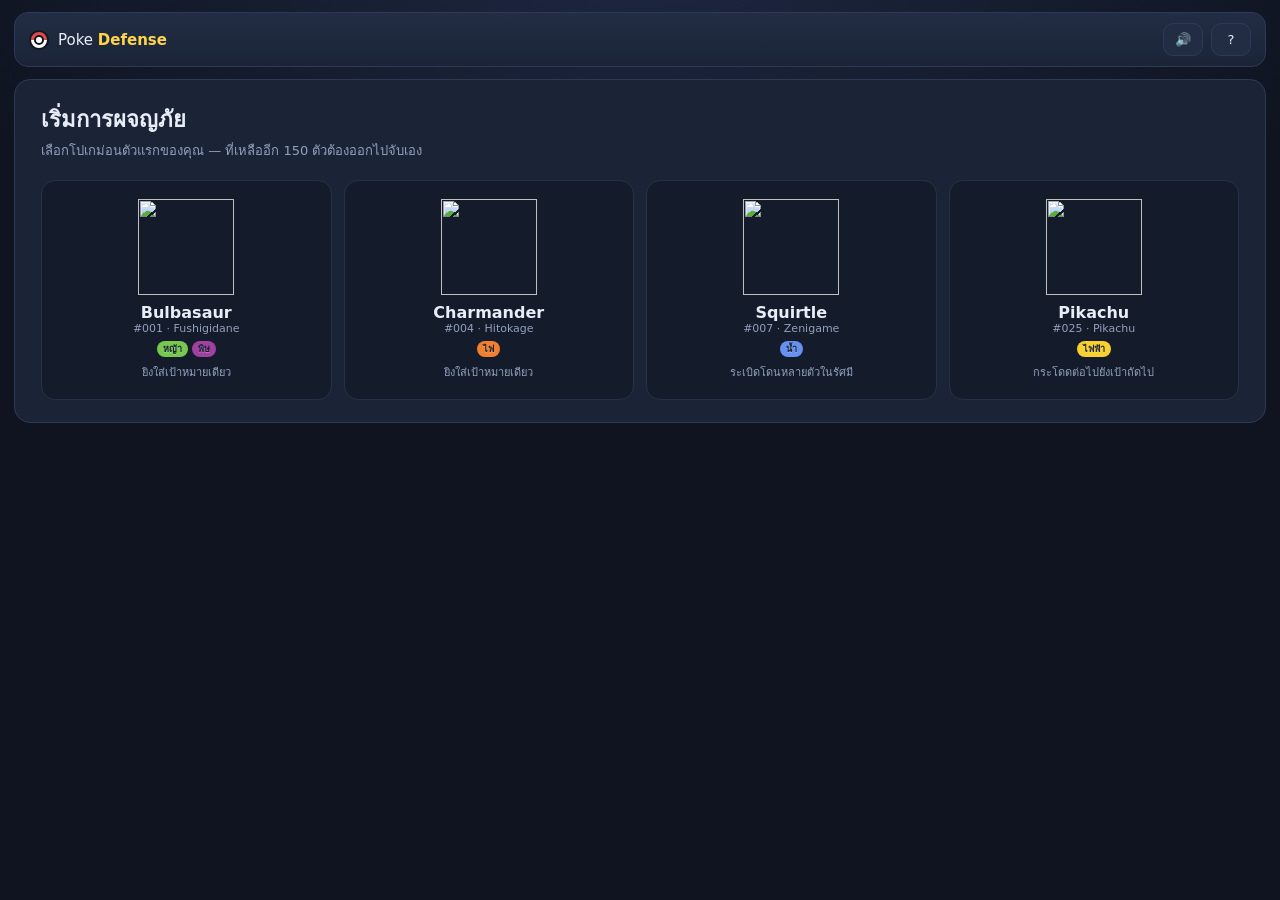
==== commit 6f8e793c: "เพิ่มระบบจับโปเกม่อน ทีม 6 ตัว เมก้าอีโวลูชัน และเควสในตำนาน เปลี่ยนจากเกมซื้อป้อมด้วยเงิน เป็นเกมที" ====
--- a/index.html
+++ b/index.html
@@ -10,95 +10,71 @@
 <body>
 
 <div id="app">
-
   <header id="hud">
     <div class="brand">
       <span class="ball"></span>
       <span>Poke <b>Defense</b></span>
     </div>
-
-    <div class="stat money"><span class="ico">₽</span><b id="money">500</b></div>
-    <div class="stat heart"><span class="ico">❤</span><b id="lives">20</b></div>
-    <div class="stat"><span class="lbl">เวฟ</span><b id="wave">1/30</b></div>
-    <div class="stat team"><span class="ico">🎒</span><b id="team">0/12</b></div>
-
+    <div id="hudStats"></div>
     <div class="grow"></div>
-
-    <button id="btnWave" class="primary">เริ่มเวฟ 1 ▶</button>
-    <button id="btnSpeed" class="icon" title="ความเร็ว (X)">1x</button>
-    <button id="btnPause" class="icon" title="พัก (Space)">⏸</button>
-    <button id="btnSound" class="icon" title="เสียง">🔊</button>
-    <button id="btnHelp" class="icon" title="วิธีเล่น">?</button>
-    <button id="btnRestart" class="icon" title="เริ่มใหม่">↺</button>
+    <div id="hudActions"></div>
   </header>
 
-  <main id="main">
-    <div id="stage">
-      <canvas id="game"></canvas>
-      <div id="endscreen" hidden></div>
+  <div id="view">
+    <!-- หน้าจอที่ใช้แคนวาส: ซาฟารี กับ สนามรบ -->
+    <div id="canvasView" hidden>
+      <div id="stage">
+        <canvas id="game"></canvas>
+        <div id="endscreen" hidden></div>
+      </div>
+      <aside id="side"></aside>
     </div>
 
-    <aside id="side">
-      <div id="shopWrap"></div>
-      <div id="detail" hidden></div>
-      <div id="preview"></div>
-      <div class="side-foot">
-        <kbd>1-0</kbd> เลือก 10 ตัวแรกในรายการ · <kbd>Shift</kbd> วางรัว ·
-        <kbd>Esc</kbd> ยกเลิก · <kbd>Space</kbd> พัก · <kbd>X</kbd> เร่ง ·
-        <kbd>E</kbd> วิวัฒนาการ · <kbd>C</kbd> ลูกอม · <kbd>S</kbd> ขาย
-      </div>
-    </aside>
-  </main>
+    <!-- หน้าจอที่เป็น DOM ล้วน: เลือกตัวเริ่มต้น แผนที่โลก จัดทีม โปเกเด็กซ์ -->
+    <div id="domScreen" hidden></div>
+  </div>
 </div>
+
+<div id="modal" hidden></div>
+<div id="toast"></div>
 
 <div id="help" hidden>
   <div class="help-box">
-    <h2>วิธีเล่น</h2>
+    <h2>ภาพรวม</h2>
+    <p>เกมนี้ไม่ได้ซื้อโปเกม่อนด้วยเงิน — ต้อง <b>ออกไปจับเอง</b> ที่โซนซาฟารี
+       แล้วเลือกมาลงสนามได้ <b>สูงสุด 6 ตัว</b> ตามกฎจริงของโปเกม่อน</p>
     <ol>
-      <li>เลือกโปเกม่อนจากแถบขวา แล้วคลิกบนพื้นหญ้าเพื่อวาง (วางบนทางเดินหรือบนต้นไม้/หินไม่ได้)</li>
-      <li>ร้านมีเฉพาะ <b>ร่างเริ่มต้น</b> ของแต่ละสาย 79 ตัว — ร่างหลังจากนั้นต้องวิวัฒนาการเอาเท่านั้น
-          ใช้ช่องค้นหาหรือกรองธาตุเพื่อหาตัวที่ต้องการ</li>
-      <li>ศัตรูจะเดินจากป้าย <b>เข้า</b> ไป <b>ออก</b> ถ้าหลุดออกไปได้จะเสียหัวใจ หมดหัวใจคือแพ้</li>
-      <li>โปเกม่อนได้ EXP จากการทำดาเมจ พอถึงเลเวลที่กำหนดจะมีลูกศร <b>▲</b> ขึ้นเหนือหัว = วิวัฒนาการได้</li>
-      <li>วิวัฒนาการต้องจ่ายเงิน แต่คุ้มมาก — พลังกระโดดเป็นเท่าตัวและมักได้ท่าใหม่</li>
-      <li>กดเรียกเวฟก่อนหมดเวลาพัก จะได้เงินโบนัสตามวินาทีที่เหลือ</li>
+      <li><b>โซนซาฟารี</b> — เดินบนหญ้าสูงเพื่อเจอโปเกม่อนป่า แล้วใช้ลูกบอลจับ</li>
+      <li><b>จัดทีม</b> — เลือกจากกล่องได้ 6 ตัว เลเวลติดตัวข้ามด่าน</li>
+      <li><b>ด่านแคมเปญ</b> — วางทีมป้องกันไม่ให้ศัตรูเดินทะลุ ผ่านแล้วได้เงิน ลูกบอล และหินเมก้า</li>
+      <li><b>เควสในตำนาน</b> — ปลดล็อกตามจำนวนด่านที่ผ่านและสายพันธุ์ที่จับได้</li>
     </ol>
 
-    <h2>ระบบธาตุคือหัวใจ</h2>
-    <p>ความเสียหายคิดจากตารางธาตุจริงของโปเกม่อน — ท่าธาตุไฟใส่ธาตุหญ้าได้ 2 เท่า, ใส่ธาตุน้ำเหลือครึ่งเดียว
-       และถ้าศัตรูมีสองธาตุ ตัวคูณจะคูณกัน (เช่น ไฟ ใส่ แมลง/หญ้า = 4 เท่า)</p>
-    <p class="note">หมายเหตุ: ในเกมจริงบางคู่ธาตุจะ “ไม่ได้ผลเลย” (0 เท่า) แต่ในเกมนี้ปรับพื้นเป็น
-       <b>0.25 เท่า</b> เพื่อไม่ให้ป้อมกลายเป็นไร้ประโยชน์สนิท</p>
-
-    <h2>สถานะผิดปกติ</h2>
+    <h2>การจับแบบซาฟารี</h2>
+    <p>โอกาสจับคำนวณจาก <b>อัตราการจับจริง</b> ของแต่ละตัว (Caterpie 255 = ง่ายสุด, Mewtwo 3 = ยากสุด)</p>
     <ul>
-      <li><b>ไหม้ / พิษ</b> — เสียเลือดต่อเนื่อง ไม่สนใจเกราะ</li>
-      <li><b>ช้าลง</b> — ลดความเร็วเดิน ซ้อนกันได้แต่ใช้ค่าที่แรงที่สุด</li>
-      <li><b>หยุดชะงัก</b> — หยุดนิ่งชั่วครู่</li>
+      <li><b>โยนเหยื่อ</b> — มันจะมัวกิน หนียากขึ้น แต่จับยากขึ้นด้วย</li>
+      <li><b>ขว้างก้อนหิน</b> — มันโกรธ จับง่ายขึ้นมาก แต่ก็หนีง่ายขึ้นมากเช่นกัน</li>
+      <li>ขว้างหินก่อนแล้วค่อยขว้างบอลคือวิธีที่ได้ผลดีกับตัวหายาก แต่เสี่ยงหลุดมือ</li>
     </ul>
 
+    <h2>เมก้าอีโวลูชัน</h2>
+    <p>ต้องมี <b>หินเมก้า</b> ของสายพันธุ์นั้น (ได้จากการผ่านด่าน) แล้วกดในสนามรบ
+       — <b>ได้ครั้งเดียวต่อด่าน และทีละตัวเท่านั้น</b> จบด่านจะกลับร่างเดิม</p>
+    <p>ร่างเมก้าใช้สเตตัสจริงของร่างนั้นทั้งชุด ไม่ใช่บวกเปอร์เซ็นต์ บางร่างเปลี่ยนธาตุด้วย
+       เช่น Mega Charizard X เป็นไฟ/มังกร, Mega Gyarados เป็นน้ำ/อสูร</p>
+    <p class="note">Gen 1 มีร่างเมก้าทางการ 15 ร่างจาก 13 สายพันธุ์ —
+       Venusaur, Charizard (X/Y), Blastoise, Beedrill, Pidgeot, Alakazam, Slowbro,
+       Gengar, Kangaskhan, Pinsir, Gyarados, Aerodactyl, Mewtwo (X/Y)</p>
+
     <h2>ค่าพลังมาจากไหน</h2>
-    <p>ทุกตัวใช้ <b>สเตตัสจริงของโปเกม่อน</b> คำนวณเป็นค่าในเกม ไม่ได้ตั้งมือ:</p>
-    <ul>
-      <li><b>Atk / SpA</b> ที่สูงกว่า → พลังโจมตี</li>
-      <li><b>Spe</b> → ความเร็วในการยิง</li>
-      <li>ตัวที่ <b>SpA มากกว่า Atk</b> → สายยิงไกล, ตัวที่ <b>Atk นำ</b> → สายประชิดตีรัว</li>
-      <li><b>Def / SpD / HP</b> → ความอึดและเกราะตอนเป็นศัตรู</li>
-      <li><b>BST</b> (ผลรวมสเตตัส) → ราคา</li>
-    </ul>
-    <p class="note">เลเวลที่ต้องใช้วิวัฒนาการก็อิงของจริง — ตัวที่เกมต้นฉบับวิวัฒน์ที่เลเวลสูง
-       ในเกมนี้ก็ต้องเลี้ยงนานกว่า ส่วนตัวที่ใช้หินหรือการแลกเปลี่ยนจะมีเงื่อนไขของตัวเอง</p>
+    <p>ทุกตัวใช้ <b>สเตตัสจริงของโปเกม่อน</b> คำนวณเป็นค่าในเกม ไม่ได้ตั้งมือ:
+       Atk/SpA สูง = แรง, Spe สูง = ยิงถี่, SpA มากกว่า Atk = สายยิงไกล,
+       Atk นำ = สายประชิดตีรัว, Def สูง = เกราะหนาตอนเป็นศัตรู</p>
+    <p class="note">ความเสียหายคิดจากตารางธาตุจริงครบ 18 ธาตุ คู่ที่ปกติ "ไม่ได้ผลเลย"
+       ปรับพื้นเป็น 0.25 เท่า เพื่อไม่ให้ตัวที่เลี้ยงมากลายเป็นไร้ประโยชน์สนิท</p>
 
-    <h2>ทิป</h2>
-    <ul>
-      <li>ศัตรูที่ <b>Def สูง</b> (Onix, Golem, Cloyster) มีเกราะหนา ลดดาเมจเป็นสัดส่วน —
-          สาย Ghost อย่าง Gastly ทะลุเกราะได้หมด</li>
-      <li>บอสบางตัวมีออร่ากวน — <b>Zapdos</b> ทำให้ป้อมรอบตัวยิงช้าลง, <b>Dragonite/Mewtwo</b> ลดพลังโจมตี
-          อย่าวางป้อมกระจุกที่เดียว</li>
-      <li>สายหญ้ากับน้ำแข็งหน่วงศัตรูได้ดี วางไว้ต้นทางแล้วให้ตัวดาเมจสูงรุมตรงโค้ง</li>
-      <li>Eevee วิวัฒนาการได้ 3 ทาง (Vaporeon / Jolteon / Flareon) เลือกให้ตรงกับธาตุที่เวฟหน้าต้องการ</li>
-    </ul>
-    <button onclick="document.getElementById('help').hidden=true">ปิด</button>
+    <button id="helpClose">ปิด</button>
   </div>
 </div>
 
@@ -106,11 +82,15 @@
 <script src="js/gen1.js"></script>
 <script src="js/derive.js"></script>
 <script src="js/sprites.js"></script>
+<script src="js/save.js"></script>
 <script src="js/map.js"></script>
 <script src="js/waves.js"></script>
+<script src="js/campaign.js"></script>
 <script src="js/audio.js"></script>
 <script src="js/entities.js"></script>
+<script src="js/safari.js"></script>
 <script src="js/ui.js"></script>
 <script src="js/game.js"></script>
+<script src="js/app.js"></script>
 </body>
 </html>
--- a/css/style.css
+++ b/css/style.css
@@ -1,358 +1,395 @@
 /* =====================================================================
- * style.css — หน้าตาเกม (โทนมืด ตัดกับสนามหญ้าสว่าง)
+ * style.css — หน้าตาเกม (โทนมืด ตัดกับสนามสว่าง)
  * ===================================================================== */
 :root {
-  --bg: #0f1420;
-  --bg2: #161d2d;
-  --panel: #1b2437;
-  --panel2: #222d44;
-  --line: #2e3a55;
-  --text: #e8edf7;
-  --muted: #93a0bd;
-  --gold: #ffd54a;
-  --red: #ff6b6b;
-  --green: #5ddc7f;
-  --blue: #6bc8ff;
-}
-
+  --bg: #0f1420; --panel: #1b2437; --panel2: #222d44; --line: #2e3a55;
+  --text: #e8edf7; --muted: #93a0bd; --gold: #ffd54a; --red: #ff6b6b;
+  --green: #5ddc7f; --blue: #6bc8ff; --mega: #c9a0ff;
+}
 * { box-sizing: border-box; }
-
 html, body {
-  margin: 0; padding: 0;
+  margin: 0; padding: 0; min-height: 100%;
   background: radial-gradient(1200px 700px at 50% -10%, #1d2740 0%, var(--bg) 60%);
   color: var(--text);
   font-family: "Noto Sans Thai", system-ui, -apple-system, "Segoe UI", sans-serif;
-  min-height: 100%;
-}
-
-#app {
-  max-width: 1320px;
-  margin: 0 auto;
-  padding: 12px 14px 22px;
-}
+}
+#app { max-width: 1340px; margin: 0 auto; padding: 12px 14px 30px; }
+[hidden] { display: none !important; }
 
 /* ---------------- HUD ---------------- */
 #hud {
-  display: flex; align-items: center; gap: 10px;
+  display: flex; align-items: center; gap: 10px; flex-wrap: wrap;
   background: linear-gradient(180deg, var(--panel2), var(--panel));
-  border: 1px solid var(--line);
-  border-radius: 14px;
-  padding: 10px 14px;
-  margin-bottom: 12px;
-  flex-wrap: wrap;
-}
-.brand { display: flex; align-items: center; gap: 9px; font-size: 15px; letter-spacing: .2px; }
+  border: 1px solid var(--line); border-radius: 14px;
+  padding: 10px 14px; margin-bottom: 12px;
+}
+#hudStats, #hudActions { display: flex; align-items: center; gap: 8px; flex-wrap: wrap; }
+.brand { display: flex; align-items: center; gap: 9px; font-size: 15px; }
 .brand b { color: var(--gold); }
 .ball {
-  width: 20px; height: 20px; border-radius: 50%;
+  width: 20px; height: 20px; border-radius: 50%; flex: none; position: relative;
   background: linear-gradient(180deg, #e04a4a 0 48%, #fff 52% 100%);
-  border: 2px solid #12161f; position: relative; flex: none;
+  border: 2px solid #12161f;
 }
 .ball::after {
   content: ''; position: absolute; inset: 0; margin: auto;
-  width: 6px; height: 6px; border-radius: 50%;
-  background: #fff; border: 2px solid #12161f;
+  width: 6px; height: 6px; border-radius: 50%; background: #fff; border: 2px solid #12161f;
 }
 .grow { flex: 1; }
-
 .stat {
   display: flex; align-items: center; gap: 6px;
-  background: #121a29; border: 1px solid var(--line);
-  border-radius: 10px; padding: 6px 11px;
-  font-size: 15px; font-variant-numeric: tabular-nums;
-}
-.stat .ico { font-size: 14px; }
+  background: #121a29; border: 1px solid var(--line); border-radius: 10px;
+  padding: 6px 11px; font-size: 15px; font-variant-numeric: tabular-nums;
+}
 .stat .lbl { color: var(--muted); font-size: 12px; }
-.money .ico { color: var(--gold); }
-.money b { color: var(--gold); }
+.money .ico, .money b { color: var(--gold); }
 .heart .ico { color: var(--red); }
-.team.full b { color: var(--red); }
 #lives.danger { color: var(--red); animation: pulse .7s infinite; }
 @keyframes pulse { 50% { opacity: .45; } }
 
 button {
-  font-family: inherit; font-size: 13px;
-  color: var(--text); background: var(--panel2);
-  border: 1px solid var(--line); border-radius: 10px;
+  font-family: inherit; font-size: 13px; color: var(--text);
+  background: var(--panel2); border: 1px solid var(--line); border-radius: 10px;
   padding: 8px 12px; cursor: pointer;
   transition: background .12s, transform .08s, border-color .12s;
 }
 button:hover:not(:disabled) { background: #2c3a58; border-color: #44547a; }
 button:active:not(:disabled) { transform: translateY(1px); }
 button:disabled { opacity: .45; cursor: not-allowed; }
-
 button.primary {
   background: linear-gradient(180deg, #3aa76d, #2c8a58);
-  border-color: #46c184; font-weight: 700; min-width: 230px;
+  border-color: #46c184; font-weight: 700;
 }
 button.primary:hover:not(:disabled) { background: linear-gradient(180deg, #46c184, #338f5f); }
 button.icon { min-width: 40px; text-align: center; padding: 8px 10px; }
-
-/* ---------------- เลย์เอาต์หลัก ---------------- */
-#main { display: flex; gap: 12px; align-items: flex-start; }
-#stage { position: relative; flex: 1 1 auto; min-width: 0; }
-
-canvas#game {
-  display: block; width: 100%; height: auto;
-  border-radius: 14px;
-  border: 1px solid var(--line);
-  box-shadow: 0 14px 40px rgba(0,0,0,.45);
-  cursor: crosshair;
-  image-rendering: auto;
-}
-
-/* ---------------- แถบข้าง ---------------- */
-#side {
-  width: 338px; flex: none;
-  display: flex; flex-direction: column; gap: 10px;
-}
-.side-h {
-  margin: 0 0 8px; font-size: 14px; font-weight: 700;
-  display: flex; align-items: baseline; gap: 8px;
-}
-.side-h small { color: var(--muted); font-weight: 400; font-size: 11px; }
-
-#shopWrap, #detail, #preview {
-  background: var(--panel); border: 1px solid var(--line);
-  border-radius: 14px; padding: 12px;
-}
-.shopbar { display: grid; grid-template-columns: 1fr; gap: 5px; margin-bottom: 8px; }
-.shopbar input, .shopbar select {
-  font-family: inherit; font-size: 11.5px; color: var(--text);
-  background: #101827; border: 1px solid var(--line); border-radius: 8px; padding: 6px 9px;
-}
-.shopbar input::placeholder { color: #6d7b96; }
-.shopbar input:focus, .shopbar select:focus { outline: none; border-color: #4a6296; }
-.shopbar select { cursor: pointer; }
-.shopbar > div { display: grid; grid-template-columns: 1fr 1fr; gap: 5px; }
-
-#shop {
-  display: grid; grid-template-columns: repeat(3, 1fr); gap: 5px;
-  max-height: 380px; overflow-y: auto; padding-right: 4px;
-}
-#shop::-webkit-scrollbar { width: 8px; }
-#shop::-webkit-scrollbar-track { background: #101827; border-radius: 4px; }
-#shop::-webkit-scrollbar-thumb { background: #33415e; border-radius: 4px; }
-#shop::-webkit-scrollbar-thumb:hover { background: #44557a; }
-
-/* สไปรท์จริง — ต้องคมแบบพิกเซลอาร์ต ไม่ให้เบลอ */
-.psprite {
-  image-rendering: pixelated;
-  object-fit: contain;
-  display: block;
-}
+button.nav { background: #26314a; }
+kbd {
+  background: #0d121c; border: 1px solid var(--line); border-radius: 4px;
+  padding: 0 4px; font-size: 10px; font-family: inherit; color: var(--muted);
+}
+.psprite { image-rendering: pixelated; object-fit: contain; display: block; }
 .psprite.tiny { width: 22px; height: 22px; flex: none; }
 .psprite.mini { width: 26px; height: 26px; display: inline-block; vertical-align: middle; margin-right: 5px; }
 .psprite.big { width: 64px; height: 64px; }
-.slotbtn {
-  grid-column: 1 / -1;
-  margin-top: 4px; padding: 9px; font-size: 12px; font-weight: 700;
-  background: #243b30; border-color: #3d6b52;
-}
-.slotbtn:hover:not(:disabled) { background: #2e4b3d; }
-.slotbtn small { display: block; font-weight: 400; font-size: 10.5px; opacity: .85; }
-
-.card {
-  display: flex; flex-direction: column; align-items: center; gap: 1px;
-  padding: 5px 3px 6px; text-align: center; width: 100%;
-  background: #141c2b; border: 1px solid #263149; border-radius: 9px;
-}
-.card:hover:not(:disabled) { background: #1d2840; }
-.card.sel { border-color: var(--gold); box-shadow: 0 0 0 2px rgba(255,213,74,.25) inset; background: #26304a; }
-.card.poor { opacity: .5; }
-.card-icon { position: relative; width: 46px; height: 46px; flex: none; }
-.card-icon .psprite { width: 46px; height: 46px; }
+.psprite.huge { width: 96px; height: 96px; margin: 0 auto; }
+.psprite.unknown { filter: brightness(0) opacity(.42); }
+.tbadge {
+  font-size: 9px; font-weight: 700; color: #16202f; white-space: nowrap;
+  padding: 1px 6px; border-radius: 20px; text-shadow: 0 1px 0 rgba(255,255,255,.28);
+}
+
+/* ---------------- หน้าจอแบบ DOM ---------------- */
+#domScreen {
+  background: var(--panel); border: 1px solid var(--line);
+  border-radius: 16px; padding: 22px 26px;
+}
+.big-title { font-size: 22px; margin: 0 0 4px; }
+.lead { color: var(--muted); font-size: 13px; margin: 0 0 18px; line-height: 1.6; }
+.sec { font-size: 15px; color: var(--gold); margin: 24px 0 10px; }
+.empty { color: var(--muted); font-size: 13px; }
+
+.world-top { display: flex; justify-content: space-between; gap: 20px; flex-wrap: wrap; }
+.party-mini {
+  background: #131b29; border: 1px solid var(--line); border-radius: 12px;
+  padding: 10px 14px; min-width: 260px;
+}
+.pm-label { font-size: 11px; color: var(--muted); margin-bottom: 6px; }
+.pm-row { display: flex; gap: 6px; align-items: center; margin-bottom: 8px; min-height: 48px; flex-wrap: wrap; }
+.pm-slot { text-align: center; }
+.pm-slot .psprite { width: 40px; height: 40px; }
+.pm-slot span { font-size: 9px; color: var(--muted); }
+.pm-empty { font-size: 12px; color: var(--muted); }
+
+.loc-grid { display: grid; grid-template-columns: repeat(auto-fill, minmax(244px, 1fr)); gap: 10px; }
+.loc {
+  text-align: left; padding: 12px 14px; background: #141c2b;
+  border: 1px solid #263149; border-radius: 12px; display: block; width: 100%;
+}
+.loc:hover:not(:disabled) { background: #1d2840; border-color: #3d4d70; }
+.loc.locked { opacity: .5; }
+.loc.done { border-color: #3d7a55; background: #16251d; }
+.loc-no { font-size: 10px; color: var(--muted); letter-spacing: .5px; }
+.loc-name { font-size: 15px; font-weight: 700; }
+.loc-desc { font-size: 11.5px; color: var(--muted); margin: 4px 0; line-height: 1.5; }
+.loc-meta { font-size: 10.5px; color: #7d8aa8; }
+.loc-reward { font-size: 10.5px; color: var(--gold); margin-top: 4px; }
+.zone-strip { display: flex; gap: 2px; margin-top: 6px; }
+.loc.quest .q-head { display: flex; gap: 10px; align-items: center; }
+.loc.quest .q-head .psprite { width: 48px; height: 48px; }
+.q-need { display: flex; flex-direction: column; gap: 2px; font-size: 10.5px; color: var(--muted); }
+.q-need .ok { color: var(--green); }
+
+.starter-row { display: grid; grid-template-columns: repeat(auto-fit, minmax(190px, 1fr)); gap: 12px; }
+.starter-card {
+  padding: 18px 12px; background: #141c2b; border: 1px solid #263149; border-radius: 14px;
+}
+.starter-card:hover { background: #1d2840; border-color: var(--gold); }
+.sc-name { font-size: 16px; font-weight: 700; margin-top: 8px; }
+.sc-jp { font-size: 11px; color: var(--muted); }
+.sc-types { display: flex; gap: 4px; justify-content: center; margin: 6px 0; }
+.sc-note { font-size: 11px; color: var(--muted); }
+
+.slots { display: grid; grid-template-columns: repeat(6, 1fr); gap: 8px; margin-bottom: 8px; }
+.slot {
+  position: relative; background: #131b29; border: 1px dashed #33415e;
+  border-radius: 12px; padding: 10px 6px; text-align: center; min-height: 104px;
+  display: flex; flex-direction: column; align-items: center; justify-content: center;
+}
+.slot span { color: var(--muted); font-size: 11px; }
+.slot.filled { border-style: solid; border-color: #46628f; background: #17233a; }
+.slot .psprite { width: 52px; height: 52px; }
+.slot-name { font-size: 11px; font-weight: 700; margin-top: 2px; }
+.slot-lv { font-size: 10px; color: var(--blue); }
+.slot-x {
+  position: absolute; top: 4px; right: 4px; padding: 1px 6px;
+  font-size: 11px; background: #3d2530; border-color: #6a3b4a;
+}
+.mon-grid { display: grid; grid-template-columns: repeat(auto-fill, minmax(104px, 1fr)); gap: 8px; }
+.mon {
+  padding: 8px 4px; background: #141c2b; border: 1px solid #263149;
+  border-radius: 10px; text-align: center;
+}
+.mon:hover { background: #1d2840; }
+.mon.in { border-color: var(--gold); background: #26304a; }
+.mon .psprite { width: 52px; height: 52px; margin: 0 auto; }
+.mon-name { font-size: 10.5px; font-weight: 700; }
+.mon-lv { font-size: 10px; color: var(--blue); }
+.mon-types { display: flex; gap: 2px; justify-content: center; margin-top: 3px; flex-wrap: wrap; }
+.mon-mega { font-size: 9px; color: var(--mega); margin-top: 3px; }
+.mon-mega.dim { color: #6b5a8a; }
+.mon-in { font-size: 9px; color: var(--gold); }
+
+.dex-grid { display: grid; grid-template-columns: repeat(auto-fill, minmax(84px, 1fr)); gap: 6px; }
+.dex-cell { background: #131b29; border: 1px solid #22304a; border-radius: 8px; padding: 6px 2px; text-align: center; }
+.dex-cell.caught { border-color: #3d7a55; background: #16251d; }
+.dex-cell.unknown { opacity: .55; }
+.dex-cell .psprite { width: 46px; height: 46px; margin: 0 auto; }
+.dex-no { font-size: 9px; color: var(--muted); }
+.dex-name { font-size: 10px; font-weight: 700; }
+
+.shop-row { display: grid; grid-template-columns: repeat(auto-fit, minmax(220px, 1fr)); gap: 10px; }
+.shopitem { padding: 14px; background: #141c2b; border: 1px solid #263149; border-radius: 12px; text-align: center; }
+.shopitem:hover:not(:disabled) { background: #1d2840; border-color: var(--gold); }
+.si-icon { font-size: 26px; }
+.si-name { font-size: 14px; font-weight: 700; margin-top: 4px; }
+.si-desc { font-size: 11px; color: var(--muted); margin: 3px 0 6px; }
+.si-price { color: var(--gold); font-weight: 700; font-size: 13px; }
+
+.picker { width: 480px; }
+.pick-title { margin: 0 0 12px; font-size: 16px; }
+.pick-list { max-height: 50vh; overflow-y: auto; display: flex; flex-direction: column; gap: 6px; margin-bottom: 12px; }
+.pick { display: grid; grid-template-columns: 64px 1fr auto; gap: 10px; align-items: center;
+        text-align: left; padding: 6px 12px 6px 6px; background: #141c2b; border: 1px solid #263149; }
+.pick:hover:not(:disabled) { background: #1d2840; }
+.pick-label { font-size: 13px; font-weight: 700; }
+.pick-sub { font-size: 10.5px; color: var(--mega); }
+.pick-tag { font-size: 10px; color: var(--gold); }
+.pick-price { color: var(--gold); font-weight: 700; font-size: 13px; }
+
+/* ---------------- หน้าจอแคนวาส ---------------- */
+#canvasView { display: flex; gap: 12px; align-items: flex-start; }
+#stage { position: relative; flex: 1 1 auto; min-width: 0; }
+canvas#game {
+  display: block; width: 100%; height: auto; border-radius: 14px;
+  border: 1px solid var(--line); box-shadow: 0 14px 40px rgba(0,0,0,.45); cursor: crosshair;
+}
+#side { width: 330px; flex: none; display: flex; flex-direction: column; gap: 10px; }
+.panel { background: var(--panel); border: 1px solid var(--line); border-radius: 14px; padding: 12px; }
+.side-h { margin: 0 0 8px; font-size: 14px; font-weight: 700; display: flex; align-items: baseline; gap: 8px; }
+.side-h small { color: var(--muted); font-weight: 400; font-size: 11px; }
+.side-note { font-size: 11.5px; color: var(--muted); margin: 0 0 8px; line-height: 1.5; }
+.side-foot { font-size: 10.5px; color: var(--muted); line-height: 1.9; padding: 0 4px; }
+.kv { display: flex; justify-content: space-between; font-size: 12px; padding: 3px 0; }
+.kv span { color: var(--muted); }
+.zone-list { max-height: 300px; overflow-y: auto; }
+.zl { display: grid; grid-template-columns: 22px 1fr auto; gap: 7px; align-items: center;
+      font-size: 11.5px; padding: 3px 6px; border-radius: 6px; }
+.zl.got { background: #16251d; }
+.zl b { color: var(--green); }
+
+/* ---- ทีมในสนามรบ ---- */
+.roster { display: grid; grid-template-columns: repeat(3, 1fr); gap: 6px; }
+.rmon { position: relative; padding: 6px 3px; background: #141c2b; border: 1px solid #263149; border-radius: 10px; }
+.rmon:hover:not(:disabled) { background: #1d2840; }
+.rmon.sel { border-color: var(--gold); box-shadow: 0 0 0 2px rgba(255,213,74,.25) inset; }
+.rmon.placed { opacity: .62; }
+.rmon .psprite { width: 44px; height: 44px; margin: 0 auto; }
+.rmon-name { font-size: 10px; font-weight: 700; overflow: hidden; text-overflow: ellipsis; white-space: nowrap; }
+.rmon-lv { font-size: 9.5px; color: var(--blue); }
+.rmon-tag { font-size: 8.5px; color: var(--muted); }
 .hotkey {
-  position: absolute; left: -3px; top: -3px; z-index: 1;
+  position: absolute; left: 3px; top: 3px; z-index: 1;
   background: #0d121c; border: 1px solid var(--line); color: var(--muted);
   font-size: 9px; border-radius: 5px; padding: 0 4px; line-height: 14px;
 }
-.card-name {
-  font-size: 10px; font-weight: 700; letter-spacing: -.2px; width: 100%;
-  overflow: hidden; text-overflow: ellipsis; white-space: nowrap;
-}
-.card-types { display: flex; gap: 2px; justify-content: center; flex-wrap: wrap; }
-.card-cost { color: var(--gold); font-weight: 700; font-size: 11px; margin-top: 1px; }
-
-.tbadge {
-  font-size: 8px; font-weight: 700; color: #16202f;
-  padding: 0 4px; border-radius: 20px; white-space: nowrap;
-  text-shadow: 0 1px 0 rgba(255,255,255,.28);
-}
-
-/* ---------------- แผงรายละเอียดป้อม ---------------- */
+
+/* ---- แผงข้อมูลตัวที่เลือก ---- */
 .dt-head { display: flex; gap: 10px; align-items: center; }
 .dt-icon { width: 64px; height: 64px; flex: none; }
 .dt-id { flex: 1; min-width: 0; }
-.dt-close {
-  align-self: flex-start; padding: 3px 8px; font-size: 12px;
-  background: transparent; border-color: transparent; color: var(--muted);
-}
-.dt-close:hover { background: #2c3a58; color: var(--text); }
-.dt-base {
-  font-size: 10px; color: var(--muted); margin-top: 6px;
-  background: #101827; border-radius: 6px; padding: 5px 8px; text-align: center;
-}
 .dt-name { font-size: 15px; font-weight: 700; }
 .dt-lv { color: var(--blue); font-size: 12px; }
 .dt-th { font-size: 11px; color: var(--muted); }
 .dt-types { display: flex; gap: 4px; margin-top: 4px; }
-
-.expbar {
-  position: relative; height: 15px; margin: 9px 0 8px;
-  background: #0e1522; border: 1px solid var(--line); border-radius: 20px; overflow: hidden;
-}
-.expfill {
-  height: 100%; width: 0;
-  background: linear-gradient(90deg, #3a7ad8, #6bc8ff);
-  transition: width .15s;
-}
-.expbar span {
-  position: absolute; inset: 0; text-align: center;
-  font-size: 9.5px; line-height: 15px; color: #fff; font-weight: 700;
-  text-shadow: 0 0 4px rgba(0,0,0,.95), 0 1px 2px rgba(0,0,0,.9);
-}
-
+.dt-close { align-self: flex-start; padding: 3px 8px; background: transparent; border-color: transparent; color: var(--muted); }
+.dt-close:hover { background: #2c3a58; color: var(--text); }
+.expbar { position: relative; height: 15px; margin: 9px 0 8px; background: #0e1522;
+          border: 1px solid var(--line); border-radius: 20px; overflow: hidden; }
+.expfill { height: 100%; width: 0; background: linear-gradient(90deg, #3a7ad8, #6bc8ff); transition: width .15s; }
+.expbar span { position: absolute; inset: 0; text-align: center; font-size: 9.5px; line-height: 15px;
+               color: #fff; font-weight: 700; text-shadow: 0 0 4px rgba(0,0,0,.95); }
 .dt-move { font-size: 13px; font-weight: 700; }
 .dt-move .mt { font-weight: 400; font-size: 11px; }
 .dt-desc { font-size: 11.5px; color: var(--muted); margin: 3px 0 9px; line-height: 1.5; }
-
 .dt-stats { display: grid; grid-template-columns: 1fr 1fr; gap: 4px 8px; }
-.dt-stats div {
-  display: flex; justify-content: space-between;
-  background: #131b29; border-radius: 7px; padding: 4px 8px; font-size: 11.5px;
-}
+.dt-stats div { display: flex; justify-content: space-between; background: #131b29;
+                border-radius: 7px; padding: 4px 8px; font-size: 11.5px; }
 .dt-stats span { color: var(--muted); }
 .dt-stats b { font-variant-numeric: tabular-nums; }
-
+.dt-base { font-size: 10px; color: var(--muted); margin-top: 6px; background: #101827;
+           border-radius: 6px; padding: 5px 8px; text-align: center; }
 .dt-label { font-size: 11px; color: var(--muted); margin: 10px 0 5px; }
 .dt-modes { display: grid; grid-template-columns: 1fr 1fr; gap: 4px; }
 .mode { font-size: 11px; padding: 5px; }
 .mode.on { background: #2f5fa8; border-color: #4f86d8; }
-
 .dt-eff { margin-top: 4px; }
-.effrow {
-  display: grid; grid-template-columns: 22px 1fr auto auto; gap: 6px; align-items: center;
-  font-size: 11px; padding: 3px 7px; border-radius: 6px; margin-bottom: 2px;
-  background: #131b29;
-}
+.effrow { display: grid; grid-template-columns: 22px 1fr auto auto; gap: 6px; align-items: center;
+          font-size: 11px; padding: 3px 7px; border-radius: 6px; margin-bottom: 2px; background: #131b29; }
 .effrow em { color: var(--muted); font-style: normal; font-size: 10px; }
-.effrow b { font-variant-numeric: tabular-nums; }
 .eff-best  { background: #2a4a2c; } .eff-best b  { color: #9cff9c; }
 .eff-good  { background: #24402a; } .eff-good b  { color: #8fe08f; }
 .eff-neutral b { color: #c8d2e6; }
 .eff-bad   { background: #3a2c22; } .eff-bad b   { color: #ffb37a; }
 .eff-worst { background: #42242a; } .eff-worst b { color: #ff8f8f; }
-
 .dt-actions { display: flex; flex-direction: column; gap: 6px; margin-top: 11px; }
-button.big { padding: 9px; font-size: 12.5px; font-weight: 700; line-height: 1.35; }
+button.big { padding: 9px; font-size: 12.5px; font-weight: 700; line-height: 1.35; text-align: center; }
 button.big small { display: block; font-weight: 400; font-size: 10.5px; opacity: .8; }
 button.evolve { background: linear-gradient(180deg, #b98a23, #8c6615); border-color: #e0ad3a; }
 button.evolve:hover:not(:disabled) { background: linear-gradient(180deg, #d9a52e, #a37a1c); }
-button.evolve.locked { background: var(--panel2); border-color: var(--line); }
+button.mega { background: linear-gradient(180deg, #7a4fb8, #5a3590); border-color: var(--mega); }
+button.mega:hover:not(:disabled) { background: linear-gradient(180deg, #9060d8, #6a3fa8); }
+button.mega.on { background: #3a2c56; border-color: var(--mega); color: var(--mega); }
+button.evolve.locked, button.mega.locked, button.candy.locked {
+  background: var(--panel2); border-color: var(--line);
+}
 button.candy { background: #2b3f5c; border-color: #4a6da0; }
-button.candy:hover:not(:disabled) { background: #36507a; }
-button.candy.locked { background: var(--panel2); border-color: var(--line); }
 button.sell { background: #3d2530; border-color: #6a3b4a; }
-button.sell:hover { background: #50303e; }
-kbd {
-  background: #0d121c; border: 1px solid var(--line); border-radius: 4px;
-  padding: 0 4px; font-size: 10px; font-family: inherit; color: var(--muted);
-}
-
-/* ---------------- ตัวอย่างเวฟ ---------------- */
+
 .pv-head { font-size: 12.5px; font-weight: 700; margin-bottom: 6px; }
-.pv-row {
-  display: grid; grid-template-columns: 22px 1fr auto auto; gap: 7px; align-items: center;
-  font-size: 11.5px; padding: 3px 7px; background: #131b29;
-  border-radius: 6px; margin-bottom: 3px;
-}
+.pv-row { display: grid; grid-template-columns: 22px 1fr auto auto; gap: 7px; align-items: center;
+          font-size: 11.5px; padding: 3px 7px; background: #131b29; border-radius: 6px; margin-bottom: 3px; }
+.pv-row.boss { background: #3a2432; border: 1px solid #6a3b4a; }
 .pv-types { display: flex; gap: 3px; }
 .tdot { width: 8px; height: 8px; border-radius: 50%; display: block; }
-.pv-row.boss { background: #3a2432; border: 1px solid #6a3b4a; }
 .pv-left { font-size: 12px; color: var(--muted); }
 .pv-left b { color: var(--text); }
 
-.side-foot { font-size: 10.5px; color: var(--muted); line-height: 1.9; padding: 0 4px; }
-
 /* ---------------- ทูลทิป ---------------- */
 #tip {
-  position: fixed; z-index: 60; display: none;
-  width: 264px; padding: 11px 13px;
-  background: rgba(14,20,32,.97); border: 1px solid var(--line);
-  border-radius: 11px; box-shadow: 0 12px 34px rgba(0,0,0,.6);
-  font-size: 11.5px; pointer-events: none;
+  position: fixed; z-index: 60; display: none; width: 272px; padding: 11px 13px;
+  background: rgba(14,20,32,.97); border: 1px solid var(--line); border-radius: 11px;
+  box-shadow: 0 12px 34px rgba(0,0,0,.6); font-size: 11.5px; pointer-events: none;
 }
 .tip-h { font-size: 14px; font-weight: 700; }
 .tip-h em { font-style: normal; font-size: 11px; color: var(--muted); }
 .tip-types { display: flex; gap: 4px; margin: 5px 0 6px; }
-.tip-move { font-size: 12px; }
-.tip-desc { color: var(--muted); margin: 4px 0 8px; line-height: 1.55; }
+.tip-move { font-size: 12px; margin-bottom: 6px; }
 .tl { display: flex; justify-content: space-between; padding: 2px 0; border-top: 1px solid #202a3f; }
 .tl span { color: var(--muted); }
-.tip-base {
-  margin-top: 7px; padding-top: 6px; border-top: 1px solid #202a3f;
-  font-size: 10px; color: var(--muted); line-height: 1.5;
-}
-.tip-evo { margin-top: 5px; padding-top: 6px; border-top: 1px solid #202a3f; color: var(--blue); font-size: 10.5px; }
-
-/* ---------------- จอจบเกม ---------------- */
+.tip-base { margin-top: 7px; padding-top: 6px; border-top: 1px solid #202a3f;
+            font-size: 10px; color: var(--muted); line-height: 1.5; }
+.tip-mega { margin-top: 5px; font-size: 10.5px; color: var(--mega); }
+
+/* ---------------- มินิเกมจับ ---------------- */
+#modal {
+  position: fixed; inset: 0; z-index: 70; display: flex; align-items: center; justify-content: center;
+  background: rgba(6,9,16,.72); backdrop-filter: blur(3px); padding: 20px;
+}
+.enc-box {
+  background: var(--panel); border: 1px solid var(--line); border-radius: 18px;
+  padding: 22px 26px; width: 440px; max-width: 100%;
+  box-shadow: 0 20px 60px rgba(0,0,0,.6);
+}
+.enc-top { display: flex; gap: 16px; align-items: center; margin-bottom: 14px; }
+.enc-sprite { width: 96px; height: 96px; }
+.enc-name { font-size: 19px; font-weight: 700; }
+.enc-lv { font-size: 13px; color: var(--blue); }
+.enc-no { font-size: 11px; color: var(--muted); }
+.enc-types { display: flex; gap: 4px; margin: 5px 0; }
+.enc-mood { font-size: 11.5px; color: var(--muted); }
+.enc-odds { display: grid; grid-template-columns: repeat(3, 1fr); gap: 6px; margin-bottom: 10px; }
+.odd { background: #131b29; border-radius: 8px; padding: 6px 10px; text-align: center; }
+.odd span { display: block; font-size: 10px; color: var(--muted); }
+.odd b { font-size: 16px; }
+.odd.good b { color: var(--green); }
+.odd.bad b { color: var(--red); }
+.enc-log { background: #101827; border-radius: 8px; padding: 8px 10px; min-height: 54px;
+           font-size: 11.5px; color: #cfd8ea; line-height: 1.6; margin-bottom: 12px; }
+.enc-log div:first-child { color: #fff; }
+.enc-acts { display: grid; grid-template-columns: 1fr 1fr; gap: 6px; }
+.enc-acts button { padding: 10px; font-size: 13px; font-weight: 700; }
+.enc-acts button small { display: block; font-weight: 400; font-size: 10px; opacity: .75; }
+.enc-acts .ghost { grid-column: 1 / -1; background: #2a2230; }
+
+/* ---------------- จอจบด่าน ---------------- */
 #endscreen {
-  position: absolute; inset: 0; z-index: 20;
-  display: flex; align-items: center; justify-content: center;
-  border-radius: 14px; backdrop-filter: blur(3px);
-  background: rgba(8,12,20,.78);
-}
-#endscreen[hidden] { display: none; }
-#endscreen.win { background: rgba(14,32,22,.8); }
-#endscreen.lose { background: rgba(32,12,16,.8); }
+  position: absolute; inset: 0; z-index: 20; display: flex; align-items: center; justify-content: center;
+  border-radius: 14px; backdrop-filter: blur(3px); background: rgba(8,12,20,.8);
+}
+#endscreen.win { background: rgba(14,32,22,.84); }
+#endscreen.lose { background: rgba(32,12,16,.84); }
 .end-box {
-  background: var(--panel); border: 1px solid var(--line);
-  border-radius: 18px; padding: 26px 32px; text-align: center; min-width: 380px;
+  background: var(--panel); border: 1px solid var(--line); border-radius: 18px;
+  padding: 24px 30px; text-align: center; min-width: 400px; max-height: 96%; overflow: auto;
   box-shadow: 0 20px 60px rgba(0,0,0,.6);
 }
 .end-box h2 { margin: 0 0 6px; font-size: 24px; }
-.end-box p { margin: 0 0 16px; color: var(--muted); font-size: 13px; }
-.end-stats { display: grid; grid-template-columns: 1fr 1fr; gap: 6px; margin-bottom: 18px; }
-.end-stats div {
-  display: flex; justify-content: space-between; gap: 14px;
-  background: #131b29; border-radius: 8px; padding: 7px 11px; font-size: 12px;
-}
+.end-box p { margin: 0 0 14px; color: var(--muted); font-size: 13px; }
+.end-catch { margin-bottom: 12px; }
+.end-stats { display: grid; grid-template-columns: 1fr 1fr; gap: 6px; margin-bottom: 14px; }
+.end-stats div { display: flex; justify-content: space-between; gap: 14px;
+                 background: #131b29; border-radius: 8px; padding: 7px 11px; font-size: 12px; }
 .end-stats span { color: var(--muted); }
-.end-team {
-  display: flex; flex-wrap: wrap; gap: 4px; justify-content: center;
-  margin-bottom: 16px; max-width: 420px;
-}
-.end-team .psprite { width: 40px; height: 40px; }
-#btnAgain {
-  background: linear-gradient(180deg, #3aa76d, #2c8a58);
-  border-color: #46c184; font-weight: 700; padding: 11px 26px; font-size: 14px;
-}
-
-/* ---------------- หน้าต่างวิธีเล่น ---------------- */
+.end-stone { background: #2f2450; border: 1px solid var(--mega); color: var(--mega);
+             border-radius: 10px; padding: 8px 12px; font-size: 12px; margin-bottom: 14px; }
+.end-team { display: flex; flex-wrap: wrap; gap: 6px; justify-content: center; margin-bottom: 16px; }
+.end-team .et { text-align: center; }
+.end-team .psprite { width: 44px; height: 44px; }
+.end-team span { font-size: 9px; color: var(--muted); }
+.end-acts { display: flex; gap: 8px; justify-content: center; }
+.end-acts button { padding: 11px 22px; font-size: 14px; }
+
+/* ---------------- toast ---------------- */
+#toast {
+  position: fixed; left: 50%; bottom: 26px; transform: translate(-50%, 20px);
+  background: rgba(14,20,32,.97); border: 1px solid var(--line); border-radius: 10px;
+  padding: 11px 20px; font-size: 13px; z-index: 95;
+  opacity: 0; pointer-events: none; transition: opacity .2s, transform .2s;
+}
+#toast.on { opacity: 1; transform: translate(-50%, 0); }
+
+/* ---------------- วิธีเล่น ---------------- */
 #help {
-  position: fixed; inset: 0; z-index: 80;
-  background: rgba(6,9,16,.82);
-  display: flex; align-items: center; justify-content: center; padding: 20px;
-  overflow: auto;
-}
-#help[hidden] { display: none; }
+  position: fixed; inset: 0; z-index: 80; background: rgba(6,9,16,.84);
+  display: flex; align-items: center; justify-content: center; padding: 20px; overflow: auto;
+}
 .help-box {
-  background: var(--panel); border: 1px solid var(--line);
-  border-radius: 16px; padding: 24px 30px; max-width: 640px; max-height: 86vh; overflow: auto;
+  background: var(--panel); border: 1px solid var(--line); border-radius: 16px;
+  padding: 24px 30px; max-width: 660px; max-height: 86vh; overflow: auto;
 }
 .help-box h2 { font-size: 16px; margin: 18px 0 8px; color: var(--gold); }
 .help-box h2:first-child { margin-top: 0; }
 .help-box ol, .help-box ul { margin: 0; padding-left: 20px; }
 .help-box li, .help-box p { font-size: 13px; line-height: 1.75; color: #cfd8ea; }
 .help-box li { margin-bottom: 5px; }
-.help-box .note { background: #1b2437; border-left: 3px solid var(--gold); padding: 8px 12px; border-radius: 6px; }
-.help-box button { margin-top: 18px; padding: 9px 22px; }
+.help-box .note { background: #1b2437; border-left: 3px solid var(--gold);
+                  padding: 8px 12px; border-radius: 6px; }
+#helpClose { margin-top: 18px; padding: 9px 22px; }
 
 /* ---------------- จอแคบ ---------------- */
 @media (max-width: 1080px) {
-  #main { flex-direction: column; }
+  #canvasView { flex-direction: column; }
   #side { width: 100%; }
-  #shop { grid-template-columns: repeat(auto-fill, minmax(92px, 1fr)); max-height: none; }
-  button.primary { min-width: 0; flex: 1; }
-}
+  .roster { grid-template-columns: repeat(6, 1fr); }
+  .slots { grid-template-columns: repeat(3, 1fr); }
+}
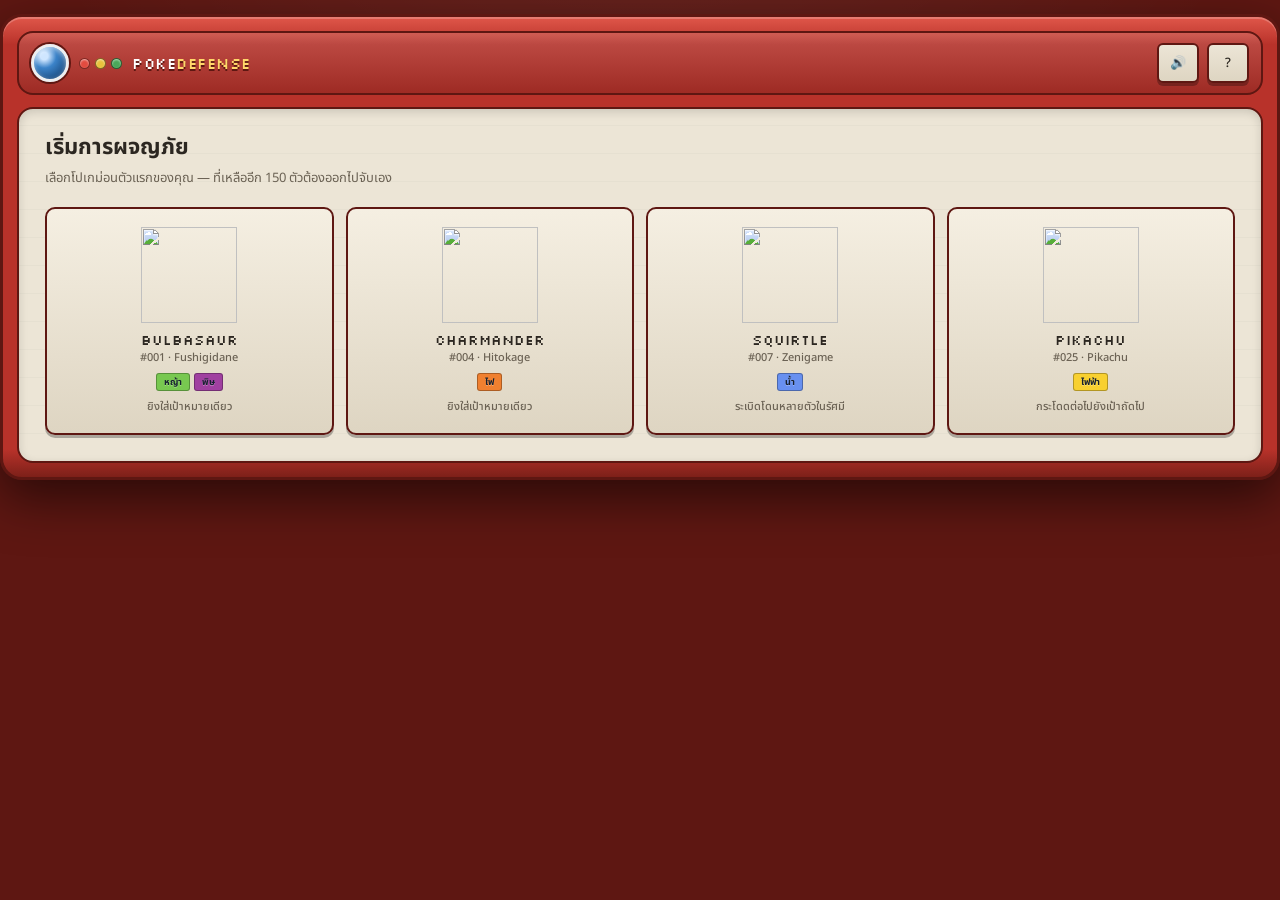
==== commit a3ec7e07: "แก้ตามที่เล่นแล้วไม่โอเค: เดินได้ บาลานซ์ใหม่ 10 ด่าน และหน้าตาแบบโปเกเด็กซ์ 1. ย้ายตัวละครไม่ได้   " ====
--- a/index.html
+++ b/index.html
@@ -2,8 +2,15 @@
 <html lang="th">
 <head>
 <meta charset="utf-8">
-<meta name="viewport" content="width=device-width, initial-scale=1">
+<meta name="viewport" content="width=device-width, initial-scale=1, viewport-fit=cover">
+<meta name="theme-color" content="#0f1420">
+<meta name="description" content="เกม tower defense แนวโปเกม่อน Gen 1 ครบ 151 ตัว เล่นบนเบราว์เซอร์">
+<!-- เพิ่มลงหน้าจอโฮมบน iPad/iPhone แล้วเปิดแบบเต็มจอได้ -->
+<meta name="apple-mobile-web-app-capable" content="yes">
+<meta name="apple-mobile-web-app-status-bar-style" content="black-translucent">
+<meta name="apple-mobile-web-app-title" content="Poke Defense">
 <title>Poke Defense</title>
+<link rel="stylesheet" href="css/fonts.css">
 <link rel="stylesheet" href="css/style.css">
 <link rel="icon" href="data:image/svg+xml,<svg xmlns='http://www.w3.org/2000/svg' viewBox='0 0 32 32'><circle cx='16' cy='16' r='14' fill='%23fff' stroke='%23222' stroke-width='2'/><path d='M2 16h28' stroke='%23222' stroke-width='3'/><path d='M2 16a14 14 0 0 1 28 0z' fill='%23e04a4a'/><circle cx='16' cy='16' r='5' fill='%23fff' stroke='%23222' stroke-width='2'/></svg>">
 </head>
@@ -12,8 +19,9 @@
 <div id="app">
   <header id="hud">
     <div class="brand">
-      <span class="ball"></span>
-      <span>Poke <b>Defense</b></span>
+      <span class="lens" aria-hidden="true"></span>
+      <span class="lamps" aria-hidden="true"><i class="lamp r"></i><i class="lamp y"></i><i class="lamp g"></i></span>
+      <span class="wordmark">Poke<b>Defense</b></span>
     </div>
     <div id="hudStats"></div>
     <div class="grow"></div>
@@ -27,7 +35,7 @@
         <canvas id="game"></canvas>
         <div id="endscreen" hidden></div>
       </div>
-      <aside id="side"></aside>
+      <div id="sideWrap"><aside id="side"></aside></div>
     </div>
 
     <!-- หน้าจอที่เป็น DOM ล้วน: เลือกตัวเริ่มต้น แผนที่โลก จัดทีม โปเกเด็กซ์ -->
--- a/css/fonts.css
+++ b/css/fonts.css
@@ -0,0 +1,130 @@
+/* ฟอนต์ที่โฮสต์ไว้เอง (Silkscreen + Noto Sans Thai, สัญญาอนุญาต OFL)
+ * ไม่ดึงจาก Google Fonts เพราะหน้าที่เผยแพร่มี CSP บล็อกโฮสต์ภายนอก
+ * และเล่นแบบออฟไลน์/เปิดจากไฟล์ตรง ๆ ก็ยังได้ตัวอักษรครบ
+ * ที่มา: css2?family=Silkscreen:wght@400;700&family=Noto+Sans+Thai:wght@400;500;700 */
+/* thai */
+@font-face {
+  font-family: 'Noto Sans Thai';
+  font-style: normal;
+  font-weight: 400;
+  font-stretch: 100%;
+  font-display: swap;
+  src: url(../fonts/f74922b1cf.woff2) format('woff2');
+  unicode-range: U+02D7, U+0303, U+0331, U+0E01-0E5B, U+200C-200D, U+25CC;
+}
+/* latin-ext */
+@font-face {
+  font-family: 'Noto Sans Thai';
+  font-style: normal;
+  font-weight: 400;
+  font-stretch: 100%;
+  font-display: swap;
+  src: url(../fonts/e3373d013d.woff2) format('woff2');
+  unicode-range: U+0100-02BA, U+02BD-02C5, U+02C7-02CC, U+02CE-02D7, U+02DD-02FF, U+0304, U+0308, U+0329, U+1D00-1DBF, U+1E00-1E9F, U+1EF2-1EFF, U+2020, U+20A0-20AB, U+20AD-20C0, U+2113, U+2C60-2C7F, U+A720-A7FF;
+}
+/* latin */
+@font-face {
+  font-family: 'Noto Sans Thai';
+  font-style: normal;
+  font-weight: 400;
+  font-stretch: 100%;
+  font-display: swap;
+  src: url(../fonts/681071a887.woff2) format('woff2');
+  unicode-range: U+0000-00FF, U+0131, U+0152-0153, U+02BB-02BC, U+02C6, U+02DA, U+02DC, U+0304, U+0308, U+0329, U+2000-206F, U+20AC, U+2122, U+2191, U+2193, U+2212, U+2215, U+FEFF, U+FFFD;
+}
+/* thai */
+@font-face {
+  font-family: 'Noto Sans Thai';
+  font-style: normal;
+  font-weight: 500;
+  font-stretch: 100%;
+  font-display: swap;
+  src: url(../fonts/f74922b1cf.woff2) format('woff2');
+  unicode-range: U+02D7, U+0303, U+0331, U+0E01-0E5B, U+200C-200D, U+25CC;
+}
+/* latin-ext */
+@font-face {
+  font-family: 'Noto Sans Thai';
+  font-style: normal;
+  font-weight: 500;
+  font-stretch: 100%;
+  font-display: swap;
+  src: url(../fonts/e3373d013d.woff2) format('woff2');
+  unicode-range: U+0100-02BA, U+02BD-02C5, U+02C7-02CC, U+02CE-02D7, U+02DD-02FF, U+0304, U+0308, U+0329, U+1D00-1DBF, U+1E00-1E9F, U+1EF2-1EFF, U+2020, U+20A0-20AB, U+20AD-20C0, U+2113, U+2C60-2C7F, U+A720-A7FF;
+}
+/* latin */
+@font-face {
+  font-family: 'Noto Sans Thai';
+  font-style: normal;
+  font-weight: 500;
+  font-stretch: 100%;
+  font-display: swap;
+  src: url(../fonts/681071a887.woff2) format('woff2');
+  unicode-range: U+0000-00FF, U+0131, U+0152-0153, U+02BB-02BC, U+02C6, U+02DA, U+02DC, U+0304, U+0308, U+0329, U+2000-206F, U+20AC, U+2122, U+2191, U+2193, U+2212, U+2215, U+FEFF, U+FFFD;
+}
+/* thai */
+@font-face {
+  font-family: 'Noto Sans Thai';
+  font-style: normal;
+  font-weight: 700;
+  font-stretch: 100%;
+  font-display: swap;
+  src: url(../fonts/f74922b1cf.woff2) format('woff2');
+  unicode-range: U+02D7, U+0303, U+0331, U+0E01-0E5B, U+200C-200D, U+25CC;
+}
+/* latin-ext */
+@font-face {
+  font-family: 'Noto Sans Thai';
+  font-style: normal;
+  font-weight: 700;
+  font-stretch: 100%;
+  font-display: swap;
+  src: url(../fonts/e3373d013d.woff2) format('woff2');
+  unicode-range: U+0100-02BA, U+02BD-02C5, U+02C7-02CC, U+02CE-02D7, U+02DD-02FF, U+0304, U+0308, U+0329, U+1D00-1DBF, U+1E00-1E9F, U+1EF2-1EFF, U+2020, U+20A0-20AB, U+20AD-20C0, U+2113, U+2C60-2C7F, U+A720-A7FF;
+}
+/* latin */
+@font-face {
+  font-family: 'Noto Sans Thai';
+  font-style: normal;
+  font-weight: 700;
+  font-stretch: 100%;
+  font-display: swap;
+  src: url(../fonts/681071a887.woff2) format('woff2');
+  unicode-range: U+0000-00FF, U+0131, U+0152-0153, U+02BB-02BC, U+02C6, U+02DA, U+02DC, U+0304, U+0308, U+0329, U+2000-206F, U+20AC, U+2122, U+2191, U+2193, U+2212, U+2215, U+FEFF, U+FFFD;
+}
+/* latin-ext */
+@font-face {
+  font-family: 'Silkscreen';
+  font-style: normal;
+  font-weight: 400;
+  font-display: swap;
+  src: url(../fonts/5c53659ee1.woff2) format('woff2');
+  unicode-range: U+0100-02BA, U+02BD-02C5, U+02C7-02CC, U+02CE-02D7, U+02DD-02FF, U+0304, U+0308, U+0329, U+1D00-1DBF, U+1E00-1E9F, U+1EF2-1EFF, U+2020, U+20A0-20AB, U+20AD-20C0, U+2113, U+2C60-2C7F, U+A720-A7FF;
+}
+/* latin */
+@font-face {
+  font-family: 'Silkscreen';
+  font-style: normal;
+  font-weight: 400;
+  font-display: swap;
+  src: url(../fonts/b0936d1ffa.woff2) format('woff2');
+  unicode-range: U+0000-00FF, U+0131, U+0152-0153, U+02BB-02BC, U+02C6, U+02DA, U+02DC, U+0304, U+0308, U+0329, U+2000-206F, U+20AC, U+2122, U+2191, U+2193, U+2212, U+2215, U+FEFF, U+FFFD;
+}
+/* latin-ext */
+@font-face {
+  font-family: 'Silkscreen';
+  font-style: normal;
+  font-weight: 700;
+  font-display: swap;
+  src: url(../fonts/8a2ca3930d.woff2) format('woff2');
+  unicode-range: U+0100-02BA, U+02BD-02C5, U+02C7-02CC, U+02CE-02D7, U+02DD-02FF, U+0304, U+0308, U+0329, U+1D00-1DBF, U+1E00-1E9F, U+1EF2-1EFF, U+2020, U+20A0-20AB, U+20AD-20C0, U+2113, U+2C60-2C7F, U+A720-A7FF;
+}
+/* latin */
+@font-face {
+  font-family: 'Silkscreen';
+  font-style: normal;
+  font-weight: 700;
+  font-display: swap;
+  src: url(../fonts/6016729c77.woff2) format('woff2');
+  unicode-range: U+0000-00FF, U+0131, U+0152-0153, U+02BB-02BC, U+02C6, U+02DA, U+02DC, U+0304, U+0308, U+0329, U+2000-206F, U+20AC, U+2122, U+2191, U+2193, U+2212, U+2215, U+FEFF, U+FFFD;
+}
--- a/css/style.css
+++ b/css/style.css
@@ -1,395 +1,687 @@
 /* =====================================================================
- * style.css — หน้าตาเกม (โทนมืด ตัดกับสนามสว่าง)
+ * style.css — หน้าตาเกม
+ *
+ * แนวคิด: ทั้งหน้าเป็น "เครื่องโปเกเด็กซ์" — เปลือกแดง เลนส์กลม ไฟสถานะ
+ * สนามรบอยู่ในกรอบจอที่จมลงไปเหมือนจอ LCD ส่วนแผงข้อมูลเป็นหน้ากระดาษสีครีม
+ * ตัวเลขและชื่อภาษาอังกฤษใช้ฟอนต์พิกเซล ส่วนภาษาไทยใช้ฟอนต์อ่านง่าย
  * ===================================================================== */
+
 :root {
-  --bg: #0f1420; --panel: #1b2437; --panel2: #222d44; --line: #2e3a55;
-  --text: #e8edf7; --muted: #93a0bd; --gold: #ffd54a; --red: #ff6b6b;
-  --green: #5ddc7f; --blue: #6bc8ff; --mega: #c9a0ff;
-}
+  /* เปลือกเครื่อง */
+  --shell:        #b8322a;
+  --shell-dark:   #7d2019;
+  --shell-light:  #e0574a;
+  --shell-seam:   #5e1712;
+
+  /* จอ LCD */
+  --screen:       #17231b;
+  --screen-edge:  #0d1410;
+  --screen-lit:   #a8cf72;
+
+  /* หน้ากระดาษ */
+  --paper:        #ece5d6;
+  --paper-2:      #ded5c2;
+  --paper-3:      #cdc3ad;
+  --ink:          #2c2721;
+  --ink-soft:     #6b6254;
+
+  /* สีบอกสถานะ */
+  --gold:         #c98a21;
+  --lens:         #3b83c9;
+  --danger:       #c0392b;
+  --good:         #3f8f4a;
+  --mega:         #7b46b8;
+
+  --font-pixel: 'Silkscreen', ui-monospace, monospace;
+  --font-body: 'Noto Sans Thai', system-ui, -apple-system, 'Segoe UI', sans-serif;
+
+  --r-sm: 6px; --r-md: 10px; --r-lg: 16px;
+  --press: 0 3px 0 rgba(0,0,0,.28);
+}
+
+/* โหมดมืด — เปลือกยังแดงเหมือนเดิม แต่หน้ากระดาษกลายเป็นแผ่นชนวนเข้ม */
+@media (prefers-color-scheme: dark) {
+  :root:not([data-theme="light"]) {
+    --shell:      #8e2720;
+    --shell-dark: #591511;
+    --shell-light:#b8453a;
+    --shell-seam: #3d0e0b;
+    --paper:      #232630;
+    --paper-2:    #1b1e26;
+    --paper-3:    #333846;
+    --ink:        #e6e3da;
+    --ink-soft:   #99a0ae;
+    --gold:       #e8b44a;
+    --good:       #5ec06d;
+  }
+}
+:root[data-theme="dark"] {
+  --shell:      #8e2720;
+  --shell-dark: #591511;
+  --shell-light:#b8453a;
+  --shell-seam: #3d0e0b;
+  --paper:      #232630;
+  --paper-2:    #1b1e26;
+  --paper-3:    #333846;
+  --ink:        #e6e3da;
+  --ink-soft:   #99a0ae;
+  --gold:       #e8b44a;
+  --good:       #5ec06d;
+}
+
 * { box-sizing: border-box; }
-html, body {
-  margin: 0; padding: 0; min-height: 100%;
-  background: radial-gradient(1200px 700px at 50% -10%, #1d2740 0%, var(--bg) 60%);
-  color: var(--text);
-  font-family: "Noto Sans Thai", system-ui, -apple-system, "Segoe UI", sans-serif;
-}
-#app { max-width: 1340px; margin: 0 auto; padding: 12px 14px 30px; }
+button, .loc, .mon, .dex-cell, .pick, canvas, .starter-card, .shopitem, .rmon {
+  touch-action: manipulation;
+  -webkit-tap-highlight-color: transparent;
+}
+html, body { margin: 0; min-height: 100%; }
+body {
+  background: var(--shell-seam);
+  background-image:
+    radial-gradient(900px 500px at 50% -15%, rgba(255,255,255,.07), transparent 70%);
+  color: var(--ink);
+  font-family: var(--font-body);
+  font-size: 14px;
+}
 [hidden] { display: none !important; }
 
-/* ---------------- HUD ---------------- */
+/* ---------------- ตัวเครื่อง ---------------- */
+#app {
+  max-width: 1340px;
+  margin: 0 auto;
+  padding: 14px;
+  background: linear-gradient(180deg, var(--shell-light) 0, var(--shell) 6%, var(--shell) 94%, var(--shell-dark) 100%);
+  border: 3px solid var(--shell-seam);
+  border-radius: 22px;
+  box-shadow: inset 0 2px 0 rgba(255,255,255,.22), 0 18px 50px rgba(0,0,0,.55);
+}
+@media (min-width: 900px) { #app { margin: 14px auto; } }
+
+/* ---------------- แถบบนของเครื่อง ---------------- */
 #hud {
   display: flex; align-items: center; gap: 10px; flex-wrap: wrap;
-  background: linear-gradient(180deg, var(--panel2), var(--panel));
-  border: 1px solid var(--line); border-radius: 14px;
-  padding: 10px 14px; margin-bottom: 12px;
+  padding: 10px 12px; margin-bottom: 12px;
+  background: linear-gradient(180deg, rgba(255,255,255,.14), rgba(0,0,0,.14));
+  border: 2px solid var(--shell-seam);
+  border-radius: var(--r-lg);
 }
 #hudStats, #hudActions { display: flex; align-items: center; gap: 8px; flex-wrap: wrap; }
-.brand { display: flex; align-items: center; gap: 9px; font-size: 15px; }
-.brand b { color: var(--gold); }
-.ball {
-  width: 20px; height: 20px; border-radius: 50%; flex: none; position: relative;
-  background: linear-gradient(180deg, #e04a4a 0 48%, #fff 52% 100%);
-  border: 2px solid #12161f;
-}
-.ball::after {
-  content: ''; position: absolute; inset: 0; margin: auto;
-  width: 6px; height: 6px; border-radius: 50%; background: #fff; border: 2px solid #12161f;
-}
+
+.brand { display: flex; align-items: center; gap: 10px; }
+.lens {
+  width: 38px; height: 38px; border-radius: 50%; flex: none;
+  background: radial-gradient(circle at 32% 28%, #cfe6ff 0 12%, var(--lens) 38%, #1c4f85 78%, #10305a 100%);
+  border: 3px solid #eceff1;
+  box-shadow: 0 0 0 2px var(--shell-seam), inset 0 2px 5px rgba(255,255,255,.55);
+}
+.lamps { display: flex; gap: 5px; }
+.lamp {
+  width: 11px; height: 11px; border-radius: 50%; display: block;
+  border: 1.5px solid rgba(0,0,0,.45);
+  box-shadow: inset 0 1px 2px rgba(255,255,255,.6);
+}
+.lamp.r { background: #e34b3f; } .lamp.y { background: #e8c23d; } .lamp.g { background: #4aa85a; }
+.wordmark {
+  font-family: var(--font-pixel); font-size: 15px; letter-spacing: .5px;
+  color: #fff; text-shadow: 0 2px 0 var(--shell-seam);
+}
+.wordmark b { color: #ffd76a; font-weight: 400; }
 .grow { flex: 1; }
+
+/* ค่าตัวเลขบนเครื่อง = จอเล็กสีเขียว */
 .stat {
-  display: flex; align-items: center; gap: 6px;
-  background: #121a29; border: 1px solid var(--line); border-radius: 10px;
-  padding: 6px 11px; font-size: 15px; font-variant-numeric: tabular-nums;
-}
-.stat .lbl { color: var(--muted); font-size: 12px; }
-.money .ico, .money b { color: var(--gold); }
-.heart .ico { color: var(--red); }
-#lives.danger { color: var(--red); animation: pulse .7s infinite; }
-@keyframes pulse { 50% { opacity: .45; } }
-
+  display: flex; align-items: center; gap: 7px;
+  background: var(--screen);
+  border: 2px solid var(--screen-edge);
+  border-radius: var(--r-sm);
+  padding: 5px 10px;
+  box-shadow: inset 0 2px 6px rgba(0,0,0,.6);
+  color: var(--screen-lit);
+  font-family: var(--font-pixel); font-size: 13px;
+}
+.stat .lbl { font-family: var(--font-body); font-size: 11px; opacity: .75; }
+.stat .ico { font-size: 12px; }
+.money b { color: #ffd76a; }
+.heart .ico { color: #ff8a7a; }
+#lives.danger { color: #ff7a6a; animation: blink .7s steps(2, jump-none) infinite; }
+@keyframes blink { 50% { opacity: .35; } }
+
+/* ---------------- ปุ่มแบบปุ่มกดจริง ---------------- */
 button {
-  font-family: inherit; font-size: 13px; color: var(--text);
-  background: var(--panel2); border: 1px solid var(--line); border-radius: 10px;
-  padding: 8px 12px; cursor: pointer;
-  transition: background .12s, transform .08s, border-color .12s;
-}
-button:hover:not(:disabled) { background: #2c3a58; border-color: #44547a; }
-button:active:not(:disabled) { transform: translateY(1px); }
-button:disabled { opacity: .45; cursor: not-allowed; }
+  font-family: var(--font-body); font-size: 13px; font-weight: 500;
+  color: var(--ink);
+  background: linear-gradient(180deg, var(--paper) 0, var(--paper-2) 100%);
+  border: 2px solid var(--shell-seam);
+  border-radius: var(--r-sm);
+  padding: 8px 13px; cursor: pointer;
+  box-shadow: var(--press);
+  transition: transform .06s, filter .12s;
+}
+button:active:not(:disabled) { transform: translateY(3px); box-shadow: none; }
+button:disabled { opacity: .5; cursor: not-allowed; box-shadow: none; transform: translateY(2px); }
+button:focus-visible { outline: 3px solid #ffd76a; outline-offset: 2px; }
 button.primary {
-  background: linear-gradient(180deg, #3aa76d, #2c8a58);
-  border-color: #46c184; font-weight: 700;
-}
-button.primary:hover:not(:disabled) { background: linear-gradient(180deg, #46c184, #338f5f); }
-button.icon { min-width: 40px; text-align: center; padding: 8px 10px; }
-button.nav { background: #26314a; }
+  background: linear-gradient(180deg, #4aa85a, #2f7a3d);
+  color: #fff; font-weight: 700; text-shadow: 0 1px 0 rgba(0,0,0,.35);
+}
+button.icon { min-width: 42px; text-align: center; padding: 8px 10px; }
+button.nav { background: linear-gradient(180deg, #f0e9da, var(--paper-2)); font-weight: 700; }
 kbd {
-  background: #0d121c; border: 1px solid var(--line); border-radius: 4px;
-  padding: 0 4px; font-size: 10px; font-family: inherit; color: var(--muted);
-}
+  font-family: var(--font-pixel); font-size: 9px; color: var(--ink-soft);
+  background: var(--paper-3); border-radius: 3px; padding: 1px 4px;
+}
+
+/* ---------------- สไปรท์ ---------------- */
 .psprite { image-rendering: pixelated; object-fit: contain; display: block; }
 .psprite.tiny { width: 22px; height: 22px; flex: none; }
 .psprite.mini { width: 26px; height: 26px; display: inline-block; vertical-align: middle; margin-right: 5px; }
 .psprite.big { width: 64px; height: 64px; }
 .psprite.huge { width: 96px; height: 96px; margin: 0 auto; }
-.psprite.unknown { filter: brightness(0) opacity(.42); }
+.psprite.unknown { filter: brightness(0) opacity(.35); }
 .tbadge {
   font-size: 9px; font-weight: 700; color: #16202f; white-space: nowrap;
-  padding: 1px 6px; border-radius: 20px; text-shadow: 0 1px 0 rgba(255,255,255,.28);
-}
-
-/* ---------------- หน้าจอแบบ DOM ---------------- */
+  padding: 1px 7px; border-radius: 3px;
+  border: 1px solid rgba(0,0,0,.28);
+  text-shadow: 0 1px 0 rgba(255,255,255,.3);
+}
+
+/* ---------------- หน้ากระดาษ (หน้าจอแบบ DOM) ---------------- */
 #domScreen {
-  background: var(--panel); border: 1px solid var(--line);
-  border-radius: 16px; padding: 22px 26px;
-}
-.big-title { font-size: 22px; margin: 0 0 4px; }
-.lead { color: var(--muted); font-size: 13px; margin: 0 0 18px; line-height: 1.6; }
-.sec { font-size: 15px; color: var(--gold); margin: 24px 0 10px; }
-.empty { color: var(--muted); font-size: 13px; }
+  background: var(--paper);
+  background-image: repeating-linear-gradient(0deg, transparent 0 27px, rgba(0,0,0,.025) 27px 28px);
+  border: 2px solid var(--shell-seam);
+  border-radius: var(--r-lg);
+  padding: 22px 26px 26px;
+  box-shadow: inset 0 3px 10px rgba(0,0,0,.14);
+}
+.big-title {
+  font-size: 22px; margin: 0 0 4px; color: var(--ink);
+  font-weight: 700; text-wrap: balance;
+}
+.lead { color: var(--ink-soft); font-size: 13px; margin: 0 0 18px; line-height: 1.65; max-width: 62ch; }
+.sec {
+  font-size: 13px; margin: 26px 0 10px; color: var(--ink);
+  font-weight: 700; letter-spacing: .4px;
+  border-bottom: 2px solid var(--shell); padding-bottom: 5px;
+  display: flex; align-items: center; gap: 8px;
+}
+.sec::before {
+  content: ''; width: 10px; height: 10px; border-radius: 50%;
+  background: var(--shell); flex: none;
+}
+.empty { color: var(--ink-soft); font-size: 13px; }
 
 .world-top { display: flex; justify-content: space-between; gap: 20px; flex-wrap: wrap; }
 .party-mini {
-  background: #131b29; border: 1px solid var(--line); border-radius: 12px;
-  padding: 10px 14px; min-width: 260px;
-}
-.pm-label { font-size: 11px; color: var(--muted); margin-bottom: 6px; }
-.pm-row { display: flex; gap: 6px; align-items: center; margin-bottom: 8px; min-height: 48px; flex-wrap: wrap; }
+  background: var(--screen); color: var(--screen-lit);
+  border: 2px solid var(--screen-edge); border-radius: var(--r-md);
+  padding: 9px 12px; min-width: 262px; align-self: flex-start;
+  box-shadow: inset 0 2px 8px rgba(0,0,0,.55);
+}
+.pm-head { display: flex; align-items: center; justify-content: space-between; gap: 12px; margin-bottom: 6px; }
+.pm-label { font-family: var(--font-pixel); font-size: 10px; }
+.pm-row { display: flex; gap: 5px; align-items: center; flex-wrap: wrap; }
 .pm-slot { text-align: center; }
-.pm-slot .psprite { width: 40px; height: 40px; }
-.pm-slot span { font-size: 9px; color: var(--muted); }
-.pm-empty { font-size: 12px; color: var(--muted); }
-
-.loc-grid { display: grid; grid-template-columns: repeat(auto-fill, minmax(244px, 1fr)); gap: 10px; }
+.pm-slot .psprite { width: 36px; height: 36px; }
+.pm-slot span { font-family: var(--font-pixel); font-size: 9px; }
+.pm-empty { font-size: 12px; opacity: .7; }
+button.nav.sm { padding: 5px 12px; font-size: 11px; }
+
+/* ---------------- การ์ดสถานที่ ---------------- */
+.loc-grid { display: grid; grid-template-columns: repeat(auto-fill, minmax(248px, 1fr)); gap: 10px; }
 .loc {
-  text-align: left; padding: 12px 14px; background: #141c2b;
-  border: 1px solid #263149; border-radius: 12px; display: block; width: 100%;
-}
-.loc:hover:not(:disabled) { background: #1d2840; border-color: #3d4d70; }
-.loc.locked { opacity: .5; }
-.loc.done { border-color: #3d7a55; background: #16251d; }
-.loc-no { font-size: 10px; color: var(--muted); letter-spacing: .5px; }
+  text-align: left; padding: 12px 14px; width: 100%; display: block;
+  background: linear-gradient(180deg, #f5efe2, var(--paper-2));
+  border: 2px solid var(--shell-seam);
+  border-left: 6px solid var(--shell);
+  border-radius: var(--r-sm);
+  box-shadow: var(--press);
+}
+.loc.locked { opacity: .45; border-left-color: var(--paper-3); filter: saturate(.3); }
+.loc.done { border-left-color: var(--good); }
+.loc-no { font-family: var(--font-pixel); font-size: 9px; color: var(--ink-soft); }
 .loc-name { font-size: 15px; font-weight: 700; }
-.loc-desc { font-size: 11.5px; color: var(--muted); margin: 4px 0; line-height: 1.5; }
-.loc-meta { font-size: 10.5px; color: #7d8aa8; }
-.loc-reward { font-size: 10.5px; color: var(--gold); margin-top: 4px; }
+.loc-desc { font-size: 11.5px; color: var(--ink-soft); margin: 4px 0; line-height: 1.55; }
+.loc-meta { font-size: 10.5px; color: var(--ink-soft); }
+.loc-reward { font-size: 10.5px; color: var(--gold); font-weight: 700; margin-top: 4px; }
 .zone-strip { display: flex; gap: 2px; margin-top: 6px; }
+.loc.quest { border-left-color: var(--mega); }
 .loc.quest .q-head { display: flex; gap: 10px; align-items: center; }
 .loc.quest .q-head .psprite { width: 48px; height: 48px; }
-.q-need { display: flex; flex-direction: column; gap: 2px; font-size: 10.5px; color: var(--muted); }
-.q-need .ok { color: var(--green); }
-
+.q-need { display: flex; flex-direction: column; gap: 2px; font-size: 10.5px; color: var(--ink-soft); }
+.q-need .ok { color: var(--good); font-weight: 700; }
+
+/* ---------------- เลือกตัวเริ่มต้น ---------------- */
 .starter-row { display: grid; grid-template-columns: repeat(auto-fit, minmax(190px, 1fr)); gap: 12px; }
 .starter-card {
-  padding: 18px 12px; background: #141c2b; border: 1px solid #263149; border-radius: 14px;
-}
-.starter-card:hover { background: #1d2840; border-color: var(--gold); }
-.sc-name { font-size: 16px; font-weight: 700; margin-top: 8px; }
-.sc-jp { font-size: 11px; color: var(--muted); }
-.sc-types { display: flex; gap: 4px; justify-content: center; margin: 6px 0; }
-.sc-note { font-size: 11px; color: var(--muted); }
-
+  padding: 18px 12px; text-align: center;
+  background: linear-gradient(180deg, #f5efe2, var(--paper-2));
+  border: 2px solid var(--shell-seam); border-radius: var(--r-md);
+  box-shadow: var(--press);
+}
+.sc-name { font-family: var(--font-pixel); font-size: 14px; margin-top: 8px; }
+.sc-jp { font-size: 11px; color: var(--ink-soft); }
+.sc-types { display: flex; gap: 4px; justify-content: center; margin: 7px 0; }
+.sc-note { font-size: 11px; color: var(--ink-soft); }
+
+/* ---------------- จัดทีม ---------------- */
 .slots { display: grid; grid-template-columns: repeat(6, 1fr); gap: 8px; margin-bottom: 8px; }
 .slot {
-  position: relative; background: #131b29; border: 1px dashed #33415e;
-  border-radius: 12px; padding: 10px 6px; text-align: center; min-height: 104px;
+  position: relative; text-align: center; min-height: 106px;
   display: flex; flex-direction: column; align-items: center; justify-content: center;
-}
-.slot span { color: var(--muted); font-size: 11px; }
-.slot.filled { border-style: solid; border-color: #46628f; background: #17233a; }
+  background: var(--paper-2);
+  border: 2px dashed var(--paper-3); border-radius: var(--r-md);
+  padding: 10px 6px;
+}
+.slot span { color: var(--ink-soft); font-size: 11px; }
+.slot.filled { border-style: solid; border-color: var(--shell); background: #f5efe2; }
 .slot .psprite { width: 52px; height: 52px; }
 .slot-name { font-size: 11px; font-weight: 700; margin-top: 2px; }
-.slot-lv { font-size: 10px; color: var(--blue); }
+.slot-lv { font-family: var(--font-pixel); font-size: 10px; color: var(--shell); }
 .slot-x {
-  position: absolute; top: 4px; right: 4px; padding: 1px 6px;
-  font-size: 11px; background: #3d2530; border-color: #6a3b4a;
-}
-.mon-grid { display: grid; grid-template-columns: repeat(auto-fill, minmax(104px, 1fr)); gap: 8px; }
+  position: absolute; top: 4px; right: 4px; padding: 2px 7px; font-size: 11px;
+  background: var(--shell); color: #fff; border-color: var(--shell-seam); box-shadow: none;
+}
+.mon-grid { display: grid; grid-template-columns: repeat(auto-fill, minmax(108px, 1fr)); gap: 8px; }
 .mon {
-  padding: 8px 4px; background: #141c2b; border: 1px solid #263149;
-  border-radius: 10px; text-align: center;
-}
-.mon:hover { background: #1d2840; }
-.mon.in { border-color: var(--gold); background: #26304a; }
-.mon .psprite { width: 52px; height: 52px; margin: 0 auto; }
+  padding: 9px 4px; text-align: center;
+  background: linear-gradient(180deg, #f5efe2, var(--paper-2));
+  border: 2px solid var(--shell-seam); border-radius: var(--r-sm);
+  box-shadow: var(--press);
+}
+.mon.in { border-color: var(--shell); background: #fdf6e6; box-shadow: var(--press), inset 0 0 0 2px rgba(184,50,42,.18); }
+.mon .psprite { width: 54px; height: 54px; margin: 0 auto; }
 .mon-name { font-size: 10.5px; font-weight: 700; }
-.mon-lv { font-size: 10px; color: var(--blue); }
+.mon-lv { font-family: var(--font-pixel); font-size: 10px; color: var(--shell); }
 .mon-types { display: flex; gap: 2px; justify-content: center; margin-top: 3px; flex-wrap: wrap; }
-.mon-mega { font-size: 9px; color: var(--mega); margin-top: 3px; }
-.mon-mega.dim { color: #6b5a8a; }
-.mon-in { font-size: 9px; color: var(--gold); }
-
-.dex-grid { display: grid; grid-template-columns: repeat(auto-fill, minmax(84px, 1fr)); gap: 6px; }
-.dex-cell { background: #131b29; border: 1px solid #22304a; border-radius: 8px; padding: 6px 2px; text-align: center; }
-.dex-cell.caught { border-color: #3d7a55; background: #16251d; }
-.dex-cell.unknown { opacity: .55; }
-.dex-cell .psprite { width: 46px; height: 46px; margin: 0 auto; }
-.dex-no { font-size: 9px; color: var(--muted); }
+.mon-mega { font-size: 9px; color: var(--mega); font-weight: 700; margin-top: 3px; }
+.mon-mega.dim { color: var(--ink-soft); font-weight: 400; }
+.mon-in { font-size: 9px; color: var(--shell); font-weight: 700; }
+
+/* ---------------- โปเกเด็กซ์ ---------------- */
+.dex-grid { display: grid; grid-template-columns: repeat(auto-fill, minmax(86px, 1fr)); gap: 6px; }
+.dex-cell {
+  background: var(--paper-2); border: 2px solid var(--paper-3);
+  border-radius: var(--r-sm); padding: 6px 2px; text-align: center;
+}
+.dex-cell.caught { border-color: var(--good); background: #f1f6e8; }
+.dex-cell.unknown { opacity: .5; }
+.dex-cell .psprite { width: 48px; height: 48px; margin: 0 auto; }
+.dex-no { font-family: var(--font-pixel); font-size: 9px; color: var(--ink-soft); }
 .dex-name { font-size: 10px; font-weight: 700; }
 
+/* ---------------- ร้านค้า ---------------- */
 .shop-row { display: grid; grid-template-columns: repeat(auto-fit, minmax(220px, 1fr)); gap: 10px; }
-.shopitem { padding: 14px; background: #141c2b; border: 1px solid #263149; border-radius: 12px; text-align: center; }
-.shopitem:hover:not(:disabled) { background: #1d2840; border-color: var(--gold); }
+.shopitem {
+  padding: 14px; text-align: center;
+  background: linear-gradient(180deg, #f5efe2, var(--paper-2));
+  border: 2px solid var(--shell-seam); border-radius: var(--r-md);
+  box-shadow: var(--press);
+}
 .si-icon { font-size: 26px; }
 .si-name { font-size: 14px; font-weight: 700; margin-top: 4px; }
-.si-desc { font-size: 11px; color: var(--muted); margin: 3px 0 6px; }
-.si-price { color: var(--gold); font-weight: 700; font-size: 13px; }
-
-.picker { width: 480px; }
-.pick-title { margin: 0 0 12px; font-size: 16px; }
-.pick-list { max-height: 50vh; overflow-y: auto; display: flex; flex-direction: column; gap: 6px; margin-bottom: 12px; }
-.pick { display: grid; grid-template-columns: 64px 1fr auto; gap: 10px; align-items: center;
-        text-align: left; padding: 6px 12px 6px 6px; background: #141c2b; border: 1px solid #263149; }
-.pick:hover:not(:disabled) { background: #1d2840; }
-.pick-label { font-size: 13px; font-weight: 700; }
-.pick-sub { font-size: 10.5px; color: var(--mega); }
-.pick-tag { font-size: 10px; color: var(--gold); }
-.pick-price { color: var(--gold); font-weight: 700; font-size: 13px; }
+.si-desc { font-size: 11px; color: var(--ink-soft); margin: 3px 0 6px; }
+.si-price { font-family: var(--font-pixel); color: var(--gold); font-size: 13px; }
 
 /* ---------------- หน้าจอแคนวาส ---------------- */
 #canvasView { display: flex; gap: 12px; align-items: flex-start; }
-#stage { position: relative; flex: 1 1 auto; min-width: 0; }
+#stage {
+  /* สูงเท่าแคนวาสพอดี ไม่มีแถบดำบนล่าง */
+  position: relative; flex: 1 1 auto; min-width: 0;
+  background: var(--screen-edge);
+  border: 3px solid var(--shell-seam);
+  border-radius: var(--r-lg);
+  padding: 10px;
+  box-shadow: inset 0 3px 12px rgba(0,0,0,.7);
+}
 canvas#game {
-  display: block; width: 100%; height: auto; border-radius: 14px;
-  border: 1px solid var(--line); box-shadow: 0 14px 40px rgba(0,0,0,.45); cursor: crosshair;
-}
-#side { width: 330px; flex: none; display: flex; flex-direction: column; gap: 10px; }
-.panel { background: var(--panel); border: 1px solid var(--line); border-radius: 14px; padding: 12px; }
-.side-h { margin: 0 0 8px; font-size: 14px; font-weight: 700; display: flex; align-items: baseline; gap: 8px; }
-.side-h small { color: var(--muted); font-weight: 400; font-size: 11px; }
-.side-note { font-size: 11.5px; color: var(--muted); margin: 0 0 8px; line-height: 1.5; }
-.side-foot { font-size: 10.5px; color: var(--muted); line-height: 1.9; padding: 0 4px; }
+  display: block; width: 100%; height: auto;
+  border-radius: 4px;
+  cursor: crosshair;
+  background: var(--screen);
+}
+/* เส้นสแกนบาง ๆ ให้ดูเป็นจอจริง */
+#stage::after {
+  content: ''; position: absolute; inset: 10px;
+  border-radius: 4px;
+  pointer-events: none;
+  background: repeating-linear-gradient(0deg, rgba(0,0,0,.05) 0 2px, transparent 2px 4px);
+  mix-blend-mode: multiply;
+}
+
+/* คอลัมน์ขวาสูงเท่าจอเสมอ เนื้อหาเกินก็เลื่อนในตัวเอง ไม่ดันหน้าจอให้ยืด */
+#sideWrap {
+  width: 332px; flex: none; align-self: stretch;
+  position: relative; min-height: 460px;
+}
+#side {
+  position: absolute; inset: 0;
+  display: flex; flex-direction: column; gap: 10px;
+  overflow-y: auto; padding-right: 4px;
+}
+.panel {
+  background: var(--paper);
+  border: 2px solid var(--shell-seam);
+  border-radius: var(--r-md);
+  padding: 12px;
+  box-shadow: inset 0 2px 6px rgba(0,0,0,.10);
+}
+.side-h {
+  margin: 0 0 9px; font-size: 13px; font-weight: 700;
+  display: flex; align-items: baseline; gap: 8px;
+  border-bottom: 2px solid var(--paper-3); padding-bottom: 6px;
+}
+.side-h small { color: var(--ink-soft); font-weight: 400; font-size: 11px; }
+.side-note { font-size: 11.5px; color: var(--ink-soft); margin: 0 0 8px; line-height: 1.55; }
+.side-foot { font-size: 11px; color: rgba(255,255,255,.85); line-height: 1.9; padding: 0 4px; }
+.side-foot kbd { background: rgba(0,0,0,.3); color: #ffe9b0; }
 .kv { display: flex; justify-content: space-between; font-size: 12px; padding: 3px 0; }
-.kv span { color: var(--muted); }
+.kv span { color: var(--ink-soft); }
+.kv b { font-family: var(--font-pixel); font-size: 12px; }
 .zone-list { max-height: 300px; overflow-y: auto; }
-.zl { display: grid; grid-template-columns: 22px 1fr auto; gap: 7px; align-items: center;
-      font-size: 11.5px; padding: 3px 6px; border-radius: 6px; }
-.zl.got { background: #16251d; }
-.zl b { color: var(--green); }
+.zl {
+  display: grid; grid-template-columns: 22px 1fr auto; gap: 7px; align-items: center;
+  font-size: 11.5px; padding: 3px 6px; border-radius: var(--r-sm);
+}
+.zl.got { background: #e7f0dc; }
+.zl b { color: var(--good); }
 
 /* ---- ทีมในสนามรบ ---- */
-.roster { display: grid; grid-template-columns: repeat(3, 1fr); gap: 6px; }
-.rmon { position: relative; padding: 6px 3px; background: #141c2b; border: 1px solid #263149; border-radius: 10px; }
-.rmon:hover:not(:disabled) { background: #1d2840; }
-.rmon.sel { border-color: var(--gold); box-shadow: 0 0 0 2px rgba(255,213,74,.25) inset; }
-.rmon.placed { opacity: .62; }
-.rmon .psprite { width: 44px; height: 44px; margin: 0 auto; }
-.rmon-name { font-size: 10px; font-weight: 700; overflow: hidden; text-overflow: ellipsis; white-space: nowrap; }
-.rmon-lv { font-size: 9.5px; color: var(--blue); }
-.rmon-tag { font-size: 8.5px; color: var(--muted); }
+.roster { display: grid; grid-template-columns: repeat(6, minmax(0, 1fr)); gap: 4px; }
+.rmon {
+  position: relative; padding: 7px 3px; min-width: 0;
+  background: linear-gradient(180deg, #f5efe2, var(--paper-2));
+  border: 2px solid var(--shell-seam); border-radius: var(--r-sm);
+  box-shadow: var(--press);
+}
+.rmon.sel { border-color: var(--gold); background: #fff6df; }
+.rmon.placed { opacity: .55; box-shadow: none; transform: translateY(2px); }
+.rmon .psprite { width: 40px; height: 40px; margin: 0 auto; }
+.rmon-name { font-size: 9px; font-weight: 700; overflow: hidden; text-overflow: ellipsis; white-space: nowrap; }
+.rmon-lv { font-family: var(--font-pixel); font-size: 9px; color: var(--shell); }
+.rmon-tag { font-size: 8px; color: var(--ink-soft); }
 .hotkey {
   position: absolute; left: 3px; top: 3px; z-index: 1;
-  background: #0d121c; border: 1px solid var(--line); color: var(--muted);
-  font-size: 9px; border-radius: 5px; padding: 0 4px; line-height: 14px;
+  font-family: var(--font-pixel); font-size: 8px; line-height: 14px;
+  background: var(--shell); color: #fff; border-radius: 3px; padding: 0 4px;
+}
+.cancelplace {
+  width: 100%; margin-bottom: 8px; padding: 9px; font-size: 12px; font-weight: 700;
+  background: linear-gradient(180deg, #f0c674, #d9a441);
 }
 
 /* ---- แผงข้อมูลตัวที่เลือก ---- */
 .dt-head { display: flex; gap: 10px; align-items: center; }
 .dt-icon { width: 64px; height: 64px; flex: none; }
 .dt-id { flex: 1; min-width: 0; }
-.dt-name { font-size: 15px; font-weight: 700; }
-.dt-lv { color: var(--blue); font-size: 12px; }
-.dt-th { font-size: 11px; color: var(--muted); }
+.dt-name { font-family: var(--font-pixel); font-size: 14px; }
+.dt-lv { color: var(--shell); font-size: 11px; }
+.dt-th { font-size: 11px; color: var(--ink-soft); }
 .dt-types { display: flex; gap: 4px; margin-top: 4px; }
-.dt-close { align-self: flex-start; padding: 3px 8px; background: transparent; border-color: transparent; color: var(--muted); }
-.dt-close:hover { background: #2c3a58; color: var(--text); }
-.expbar { position: relative; height: 15px; margin: 9px 0 8px; background: #0e1522;
-          border: 1px solid var(--line); border-radius: 20px; overflow: hidden; }
-.expfill { height: 100%; width: 0; background: linear-gradient(90deg, #3a7ad8, #6bc8ff); transition: width .15s; }
-.expbar span { position: absolute; inset: 0; text-align: center; font-size: 9.5px; line-height: 15px;
-               color: #fff; font-weight: 700; text-shadow: 0 0 4px rgba(0,0,0,.95); }
+.dt-close {
+  align-self: flex-start; padding: 3px 9px; background: var(--paper-2);
+  box-shadow: none; color: var(--ink-soft);
+}
+.expbar {
+  position: relative; height: 16px; margin: 10px 0 8px;
+  background: var(--screen); border: 2px solid var(--screen-edge);
+  border-radius: 3px; overflow: hidden;
+}
+.expfill { height: 100%; width: 0; background: linear-gradient(90deg, #6f9c3d, var(--screen-lit)); transition: width .15s; }
+.expbar span {
+  position: absolute; inset: 0; text-align: center;
+  font-family: var(--font-pixel); font-size: 9px; line-height: 16px; color: #eaf5d6;
+  text-shadow: 0 0 3px rgba(0,0,0,.9);
+}
 .dt-move { font-size: 13px; font-weight: 700; }
 .dt-move .mt { font-weight: 400; font-size: 11px; }
-.dt-desc { font-size: 11.5px; color: var(--muted); margin: 3px 0 9px; line-height: 1.5; }
+.dt-desc { font-size: 11.5px; color: var(--ink-soft); margin: 3px 0 9px; line-height: 1.5; }
 .dt-stats { display: grid; grid-template-columns: 1fr 1fr; gap: 4px 8px; }
-.dt-stats div { display: flex; justify-content: space-between; background: #131b29;
-                border-radius: 7px; padding: 4px 8px; font-size: 11.5px; }
-.dt-stats span { color: var(--muted); }
-.dt-stats b { font-variant-numeric: tabular-nums; }
-.dt-base { font-size: 10px; color: var(--muted); margin-top: 6px; background: #101827;
-           border-radius: 6px; padding: 5px 8px; text-align: center; }
-.dt-label { font-size: 11px; color: var(--muted); margin: 10px 0 5px; }
+.dt-stats div {
+  display: flex; justify-content: space-between;
+  background: var(--paper-2); border-radius: var(--r-sm); padding: 4px 8px; font-size: 11.5px;
+}
+.dt-stats span { color: var(--ink-soft); }
+.dt-stats b { font-family: var(--font-pixel); font-size: 11px; }
+.dt-base {
+  font-size: 10px; color: var(--ink-soft); margin-top: 6px;
+  background: var(--paper-2); border-radius: var(--r-sm); padding: 5px 8px; text-align: center;
+}
+.dt-label {
+  font-size: 10px; color: var(--ink-soft); margin: 11px 0 5px;
+  text-transform: uppercase; letter-spacing: .6px;
+}
 .dt-modes { display: grid; grid-template-columns: 1fr 1fr; gap: 4px; }
-.mode { font-size: 11px; padding: 5px; }
-.mode.on { background: #2f5fa8; border-color: #4f86d8; }
+.mode { font-size: 11px; padding: 6px; }
+.mode.on { background: linear-gradient(180deg, #4f86d8, #2f5fa8); color: #fff; font-weight: 700; }
 .dt-eff { margin-top: 4px; }
-.effrow { display: grid; grid-template-columns: 22px 1fr auto auto; gap: 6px; align-items: center;
-          font-size: 11px; padding: 3px 7px; border-radius: 6px; margin-bottom: 2px; background: #131b29; }
-.effrow em { color: var(--muted); font-style: normal; font-size: 10px; }
-.eff-best  { background: #2a4a2c; } .eff-best b  { color: #9cff9c; }
-.eff-good  { background: #24402a; } .eff-good b  { color: #8fe08f; }
-.eff-neutral b { color: #c8d2e6; }
-.eff-bad   { background: #3a2c22; } .eff-bad b   { color: #ffb37a; }
-.eff-worst { background: #42242a; } .eff-worst b { color: #ff8f8f; }
-.dt-actions { display: flex; flex-direction: column; gap: 6px; margin-top: 11px; }
+.effrow {
+  display: grid; grid-template-columns: 22px 1fr auto auto; gap: 6px; align-items: center;
+  font-size: 11px; padding: 3px 7px; border-radius: var(--r-sm); margin-bottom: 2px;
+  background: var(--paper-2);
+}
+.effrow em { color: var(--ink-soft); font-style: normal; font-size: 10px; }
+.effrow b { font-family: var(--font-pixel); font-size: 11px; }
+.eff-best  { background: #d8ecd0; } .eff-best b  { color: #206b2a; }
+.eff-good  { background: #e4f0dc; } .eff-good b  { color: #2f7a3d; }
+.eff-neutral b { color: var(--ink-soft); }
+.eff-bad   { background: #f2e2cf; } .eff-bad b   { color: #9c6320; }
+.eff-worst { background: #f3d8d4; } .eff-worst b { color: #a8342a; }
+
+.dt-actions { display: flex; flex-direction: column; gap: 6px; margin-top: 12px; }
 button.big { padding: 9px; font-size: 12.5px; font-weight: 700; line-height: 1.35; text-align: center; }
 button.big small { display: block; font-weight: 400; font-size: 10.5px; opacity: .8; }
-button.evolve { background: linear-gradient(180deg, #b98a23, #8c6615); border-color: #e0ad3a; }
-button.evolve:hover:not(:disabled) { background: linear-gradient(180deg, #d9a52e, #a37a1c); }
-button.mega { background: linear-gradient(180deg, #7a4fb8, #5a3590); border-color: var(--mega); }
-button.mega:hover:not(:disabled) { background: linear-gradient(180deg, #9060d8, #6a3fa8); }
-button.mega.on { background: #3a2c56; border-color: var(--mega); color: var(--mega); }
+button.evolve { background: linear-gradient(180deg, #e8b44a, #c08a1e); color: #2c2721; }
+button.mega   { background: linear-gradient(180deg, #9a63d8, #6b3fa8); color: #fff; }
+button.mega.on { background: var(--paper-2); color: var(--mega); }
+button.candy  { background: linear-gradient(180deg, #6fa8dc, #3d76ad); color: #fff; }
+button.move   { background: linear-gradient(180deg, #7fc4c9, #3f8a90); color: #fff; }
+button.move.on { background: linear-gradient(180deg, #ffd76a, #d9a441); color: #2c2721; }
+button.sell   { background: linear-gradient(180deg, #e0928a, #b8564c); color: #fff; }
 button.evolve.locked, button.mega.locked, button.candy.locked {
-  background: var(--panel2); border-color: var(--line);
-}
-button.candy { background: #2b3f5c; border-color: #4a6da0; }
-button.sell { background: #3d2530; border-color: #6a3b4a; }
-
-.pv-head { font-size: 12.5px; font-weight: 700; margin-bottom: 6px; }
-.pv-row { display: grid; grid-template-columns: 22px 1fr auto auto; gap: 7px; align-items: center;
-          font-size: 11.5px; padding: 3px 7px; background: #131b29; border-radius: 6px; margin-bottom: 3px; }
-.pv-row.boss { background: #3a2432; border: 1px solid #6a3b4a; }
+  background: var(--paper-2); color: var(--ink-soft);
+}
+
+.pv-head { font-size: 12.5px; font-weight: 700; margin-bottom: 7px; }
+.pv-row {
+  display: grid; grid-template-columns: 22px 1fr auto auto; gap: 7px; align-items: center;
+  font-size: 11.5px; padding: 3px 7px; background: var(--paper-2);
+  border-radius: var(--r-sm); margin-bottom: 3px;
+}
+.pv-row.boss { background: #f3d8d4; border-left: 4px solid var(--shell); }
+.pv-row b { font-family: var(--font-pixel); font-size: 11px; }
 .pv-types { display: flex; gap: 3px; }
-.tdot { width: 8px; height: 8px; border-radius: 50%; display: block; }
-.pv-left { font-size: 12px; color: var(--muted); }
-.pv-left b { color: var(--text); }
+.tdot { width: 8px; height: 8px; border-radius: 50%; display: block; border: 1px solid rgba(0,0,0,.25); }
+.pv-left { font-size: 12px; color: var(--ink-soft); }
+.pv-left b { color: var(--ink); font-family: var(--font-pixel); }
 
 /* ---------------- ทูลทิป ---------------- */
 #tip {
-  position: fixed; z-index: 60; display: none; width: 272px; padding: 11px 13px;
-  background: rgba(14,20,32,.97); border: 1px solid var(--line); border-radius: 11px;
-  box-shadow: 0 12px 34px rgba(0,0,0,.6); font-size: 11.5px; pointer-events: none;
-}
-.tip-h { font-size: 14px; font-weight: 700; }
-.tip-h em { font-style: normal; font-size: 11px; color: var(--muted); }
-.tip-types { display: flex; gap: 4px; margin: 5px 0 6px; }
+  position: fixed; z-index: 60; display: none; width: 276px; padding: 12px 14px;
+  background: var(--paper); color: var(--ink);
+  border: 2px solid var(--shell-seam); border-radius: var(--r-md);
+  box-shadow: 0 14px 34px rgba(0,0,0,.5);
+  font-size: 11.5px; pointer-events: none;
+}
+.tip-h { font-family: var(--font-pixel); font-size: 13px; }
+.tip-h em { font-family: var(--font-body); font-style: normal; font-size: 11px; color: var(--ink-soft); }
+.tip-types { display: flex; gap: 4px; margin: 6px 0; }
 .tip-move { font-size: 12px; margin-bottom: 6px; }
-.tl { display: flex; justify-content: space-between; padding: 2px 0; border-top: 1px solid #202a3f; }
-.tl span { color: var(--muted); }
-.tip-base { margin-top: 7px; padding-top: 6px; border-top: 1px solid #202a3f;
-            font-size: 10px; color: var(--muted); line-height: 1.5; }
-.tip-mega { margin-top: 5px; font-size: 10.5px; color: var(--mega); }
-
-/* ---------------- มินิเกมจับ ---------------- */
+.tl { display: flex; justify-content: space-between; padding: 2px 0; border-top: 1px solid var(--paper-3); }
+.tl span { color: var(--ink-soft); }
+.tl b { font-family: var(--font-pixel); font-size: 11px; }
+.tip-base { margin-top: 7px; padding-top: 6px; border-top: 1px solid var(--paper-3);
+            font-size: 10px; color: var(--ink-soft); line-height: 1.55; }
+.tip-mega { margin-top: 5px; font-size: 10.5px; color: var(--mega); font-weight: 700; }
+
+/* ---------------- หน้าต่างซ้อน ---------------- */
 #modal {
   position: fixed; inset: 0; z-index: 70; display: flex; align-items: center; justify-content: center;
-  background: rgba(6,9,16,.72); backdrop-filter: blur(3px); padding: 20px;
+  background: rgba(20,8,6,.7); padding: 20px;
 }
 .enc-box {
-  background: var(--panel); border: 1px solid var(--line); border-radius: 18px;
-  padding: 22px 26px; width: 440px; max-width: 100%;
-  box-shadow: 0 20px 60px rgba(0,0,0,.6);
+  width: 452px; max-width: 100%; padding: 20px 24px;
+  background: var(--paper);
+  border: 3px solid var(--shell-seam); border-radius: var(--r-lg);
+  box-shadow: 0 0 0 4px var(--shell), 0 22px 60px rgba(0,0,0,.6);
 }
 .enc-top { display: flex; gap: 16px; align-items: center; margin-bottom: 14px; }
 .enc-sprite { width: 96px; height: 96px; }
-.enc-name { font-size: 19px; font-weight: 700; }
-.enc-lv { font-size: 13px; color: var(--blue); }
-.enc-no { font-size: 11px; color: var(--muted); }
-.enc-types { display: flex; gap: 4px; margin: 5px 0; }
-.enc-mood { font-size: 11.5px; color: var(--muted); }
+.enc-name { font-family: var(--font-pixel); font-size: 17px; }
+.enc-lv { font-size: 12px; color: var(--shell); }
+.enc-no { font-size: 11px; color: var(--ink-soft); }
+.enc-types { display: flex; gap: 4px; margin: 6px 0; }
+.enc-mood { font-size: 11.5px; color: var(--ink-soft); }
 .enc-odds { display: grid; grid-template-columns: repeat(3, 1fr); gap: 6px; margin-bottom: 10px; }
-.odd { background: #131b29; border-radius: 8px; padding: 6px 10px; text-align: center; }
-.odd span { display: block; font-size: 10px; color: var(--muted); }
-.odd b { font-size: 16px; }
-.odd.good b { color: var(--green); }
-.odd.bad b { color: var(--red); }
-.enc-log { background: #101827; border-radius: 8px; padding: 8px 10px; min-height: 54px;
-           font-size: 11.5px; color: #cfd8ea; line-height: 1.6; margin-bottom: 12px; }
-.enc-log div:first-child { color: #fff; }
-.enc-acts { display: grid; grid-template-columns: 1fr 1fr; gap: 6px; }
-.enc-acts button { padding: 10px; font-size: 13px; font-weight: 700; }
-.enc-acts button small { display: block; font-weight: 400; font-size: 10px; opacity: .75; }
-.enc-acts .ghost { grid-column: 1 / -1; background: #2a2230; }
+.odd {
+  background: var(--screen); color: var(--screen-lit);
+  border: 2px solid var(--screen-edge); border-radius: var(--r-sm);
+  padding: 7px 10px; text-align: center;
+}
+.odd span { display: block; font-family: var(--font-body); font-size: 10px; opacity: .8; }
+.odd b { font-family: var(--font-pixel); font-size: 17px; }
+.odd.good b { color: #b8e07a; }
+.odd.bad b { color: #ff9a8a; }
+.enc-log {
+  background: var(--paper-2); border-radius: var(--r-sm); padding: 9px 11px; min-height: 56px;
+  font-size: 11.5px; color: var(--ink); line-height: 1.65; margin-bottom: 12px;
+  border-left: 4px solid var(--shell);
+}
+.enc-log div:not(:first-child) { color: var(--ink-soft); }
+.enc-acts { display: grid; grid-template-columns: 1fr 1fr; gap: 7px; }
+.enc-acts button { padding: 11px; font-size: 13px; font-weight: 700; }
+.enc-acts button small { display: block; font-weight: 400; font-size: 10px; opacity: .8; }
+.enc-acts .ghost { grid-column: 1 / -1; background: var(--paper-2); color: var(--ink-soft); }
+.enc-box.info { width: 348px; }
+.info-body { margin-bottom: 14px; }
+
+.picker { width: 486px; }
+.pick-title { margin: 0 0 12px; font-size: 16px; }
+.pick-list { max-height: 50vh; overflow-y: auto; display: flex; flex-direction: column; gap: 6px; margin-bottom: 12px; }
+.pick {
+  display: grid; grid-template-columns: 64px 1fr auto; gap: 10px; align-items: center;
+  text-align: left; padding: 6px 12px 6px 6px;
+  background: linear-gradient(180deg, #f5efe2, var(--paper-2));
+}
+.pick-label { font-size: 13px; font-weight: 700; }
+.pick-sub { font-size: 10.5px; color: var(--mega); }
+.pick-tag { font-size: 10px; color: var(--shell); font-weight: 700; }
+.pick-price { font-family: var(--font-pixel); color: var(--gold); font-size: 13px; }
 
 /* ---------------- จอจบด่าน ---------------- */
 #endscreen {
-  position: absolute; inset: 0; z-index: 20; display: flex; align-items: center; justify-content: center;
-  border-radius: 14px; backdrop-filter: blur(3px); background: rgba(8,12,20,.8);
-}
-#endscreen.win { background: rgba(14,32,22,.84); }
-#endscreen.lose { background: rgba(32,12,16,.84); }
+  position: absolute; inset: 10px; z-index: 20; border-radius: 4px;
+  display: flex; align-items: center; justify-content: center;
+  background: rgba(12,20,15,.86);
+}
 .end-box {
-  background: var(--panel); border: 1px solid var(--line); border-radius: 18px;
-  padding: 24px 30px; text-align: center; min-width: 400px; max-height: 96%; overflow: auto;
-  box-shadow: 0 20px 60px rgba(0,0,0,.6);
-}
-.end-box h2 { margin: 0 0 6px; font-size: 24px; }
-.end-box p { margin: 0 0 14px; color: var(--muted); font-size: 13px; }
+  background: var(--paper); border: 3px solid var(--shell-seam); border-radius: var(--r-lg);
+  padding: 22px 28px; text-align: center; min-width: 400px; max-height: 96%; overflow: auto;
+  box-shadow: 0 0 0 4px var(--shell), 0 22px 60px rgba(0,0,0,.6);
+}
+.end-box h2 { margin: 0 0 6px; font-size: 22px; }
+.end-box p { margin: 0 0 14px; color: var(--ink-soft); font-size: 13px; }
 .end-catch { margin-bottom: 12px; }
 .end-stats { display: grid; grid-template-columns: 1fr 1fr; gap: 6px; margin-bottom: 14px; }
-.end-stats div { display: flex; justify-content: space-between; gap: 14px;
-                 background: #131b29; border-radius: 8px; padding: 7px 11px; font-size: 12px; }
-.end-stats span { color: var(--muted); }
-.end-stone { background: #2f2450; border: 1px solid var(--mega); color: var(--mega);
-             border-radius: 10px; padding: 8px 12px; font-size: 12px; margin-bottom: 14px; }
+.end-stats div {
+  display: flex; justify-content: space-between; gap: 14px;
+  background: var(--paper-2); border-radius: var(--r-sm); padding: 7px 11px; font-size: 12px;
+}
+.end-stats span { color: var(--ink-soft); }
+.end-stats b { font-family: var(--font-pixel); font-size: 12px; }
+.end-stone {
+  background: #ece0f7; border: 2px solid var(--mega); color: #4d2680;
+  border-radius: var(--r-sm); padding: 8px 12px; font-size: 12px; margin-bottom: 14px; font-weight: 700;
+}
 .end-team { display: flex; flex-wrap: wrap; gap: 6px; justify-content: center; margin-bottom: 16px; }
 .end-team .et { text-align: center; }
 .end-team .psprite { width: 44px; height: 44px; }
-.end-team span { font-size: 9px; color: var(--muted); }
-.end-acts { display: flex; gap: 8px; justify-content: center; }
+.end-team span { font-family: var(--font-pixel); font-size: 9px; color: var(--ink-soft); }
+.end-acts { display: flex; gap: 8px; justify-content: center; flex-wrap: wrap; }
 .end-acts button { padding: 11px 22px; font-size: 14px; }
 
 /* ---------------- toast ---------------- */
 #toast {
   position: fixed; left: 50%; bottom: 26px; transform: translate(-50%, 20px);
-  background: rgba(14,20,32,.97); border: 1px solid var(--line); border-radius: 10px;
-  padding: 11px 20px; font-size: 13px; z-index: 95;
+  background: var(--paper); color: var(--ink);
+  border: 2px solid var(--shell-seam); border-left: 6px solid var(--shell);
+  border-radius: var(--r-sm); padding: 11px 20px; font-size: 13px; font-weight: 500; z-index: 95;
+  box-shadow: 0 10px 30px rgba(0,0,0,.45);
   opacity: 0; pointer-events: none; transition: opacity .2s, transform .2s;
 }
 #toast.on { opacity: 1; transform: translate(-50%, 0); }
 
 /* ---------------- วิธีเล่น ---------------- */
 #help {
-  position: fixed; inset: 0; z-index: 80; background: rgba(6,9,16,.84);
+  position: fixed; inset: 0; z-index: 80; background: rgba(20,8,6,.8);
   display: flex; align-items: center; justify-content: center; padding: 20px; overflow: auto;
 }
 .help-box {
-  background: var(--panel); border: 1px solid var(--line); border-radius: 16px;
-  padding: 24px 30px; max-width: 660px; max-height: 86vh; overflow: auto;
-}
-.help-box h2 { font-size: 16px; margin: 18px 0 8px; color: var(--gold); }
+  background: var(--paper); border: 3px solid var(--shell-seam); border-radius: var(--r-lg);
+  padding: 24px 30px; max-width: 680px; max-height: 86vh; overflow: auto;
+  box-shadow: 0 0 0 4px var(--shell), 0 22px 60px rgba(0,0,0,.6);
+}
+.help-box h2 {
+  font-size: 15px; margin: 20px 0 8px; color: var(--ink);
+  border-bottom: 2px solid var(--shell); padding-bottom: 5px;
+}
 .help-box h2:first-child { margin-top: 0; }
 .help-box ol, .help-box ul { margin: 0; padding-left: 20px; }
-.help-box li, .help-box p { font-size: 13px; line-height: 1.75; color: #cfd8ea; }
+.help-box li, .help-box p { font-size: 13px; line-height: 1.8; color: var(--ink); }
 .help-box li { margin-bottom: 5px; }
-.help-box .note { background: #1b2437; border-left: 3px solid var(--gold);
-                  padding: 8px 12px; border-radius: 6px; }
-#helpClose { margin-top: 18px; padding: 9px 22px; }
-
-/* ---------------- จอแคบ ---------------- */
-@media (max-width: 1080px) {
-  #canvasView { flex-direction: column; }
-  #side { width: 100%; }
-  .roster { grid-template-columns: repeat(6, 1fr); }
+.help-box .note {
+  background: var(--paper-2); border-left: 4px solid var(--gold);
+  padding: 9px 13px; border-radius: var(--r-sm);
+}
+#helpClose { margin-top: 18px; padding: 10px 24px; }
+
+/* ---------------- จอแคบ / แท็บเล็ต ---------------- */
+@media (max-width: 1180px) {
+  #app { padding: 10px; border-radius: 16px; }
+  #canvasView { flex-direction: column; align-items: stretch; }
+  #sideWrap { position: static; width: 100%; min-height: 0; align-self: auto; }
+  #side { position: static; overflow: visible; width: 100%; padding-right: 0; }
+  #side .panel { padding: 10px; }
+  .roster { grid-template-columns: repeat(6, minmax(0, 1fr)); }
   .slots { grid-template-columns: repeat(3, 1fr); }
-}
+  .dt-actions { display: grid; grid-template-columns: 1fr 1fr; }
+  .zone-list { max-height: 210px; }
+  #domScreen { padding: 18px; }
+}
+@media (hover: none) {
+  button { padding: 11px 14px; font-size: 14px; }
+  button.icon { min-width: 46px; min-height: 44px; }
+  .stat { font-size: 15px; padding: 8px 12px; }
+  .rmon { padding: 10px 4px; }
+  .rmon .psprite { width: 50px; height: 50px; }
+  .mode { padding: 11px 6px; font-size: 12px; }
+  .enc-acts button { padding: 14px; font-size: 14px; }
+  .loc { padding: 15px 16px; }
+  .mon { padding: 11px 4px; }
+  .mon .psprite { width: 58px; height: 58px; }
+  .dex-cell { padding: 8px 2px; }
+  .dex-cell .psprite { width: 52px; height: 52px; }
+  .side-foot { font-size: 12px; line-height: 1.75; }
+  #tip { display: none !important; }
+}
+@media (max-width: 760px) {
+  .slots { grid-template-columns: repeat(2, 1fr); }
+  .roster { grid-template-columns: repeat(3, minmax(0, 1fr)); }
+  .dt-actions { grid-template-columns: 1fr; }
+  .end-box { min-width: 0; width: 100%; padding: 18px; }
+  .enc-box { padding: 16px; }
+  .enc-sprite { width: 76px; height: 76px; }
+  #hud { gap: 6px; padding: 8px; }
+  .wordmark { display: none; }
+  #domScreen { padding: 14px; }
+}
+
+/* ---------------- hover เฉพาะเครื่องที่มีเมาส์จริง ----------------
+ * iOS ค้างสถานะ :hover ไว้หลังแตะ ปุ่มจะดูเหมือนถูกเลือกค้างตลอด */
+@media (hover: hover) and (pointer: fine) {
+  button:hover:not(:disabled) { filter: brightness(1.07); }
+  .loc:hover:not(:disabled) { filter: brightness(1.04); transform: translateY(-1px); }
+  .mon:hover, .starter-card:hover, .shopitem:hover:not(:disabled),
+  .rmon:hover:not(:disabled), .pick:hover:not(:disabled) { filter: brightness(1.05); }
+  .dt-close:hover { background: var(--shell); color: #fff; }
+}
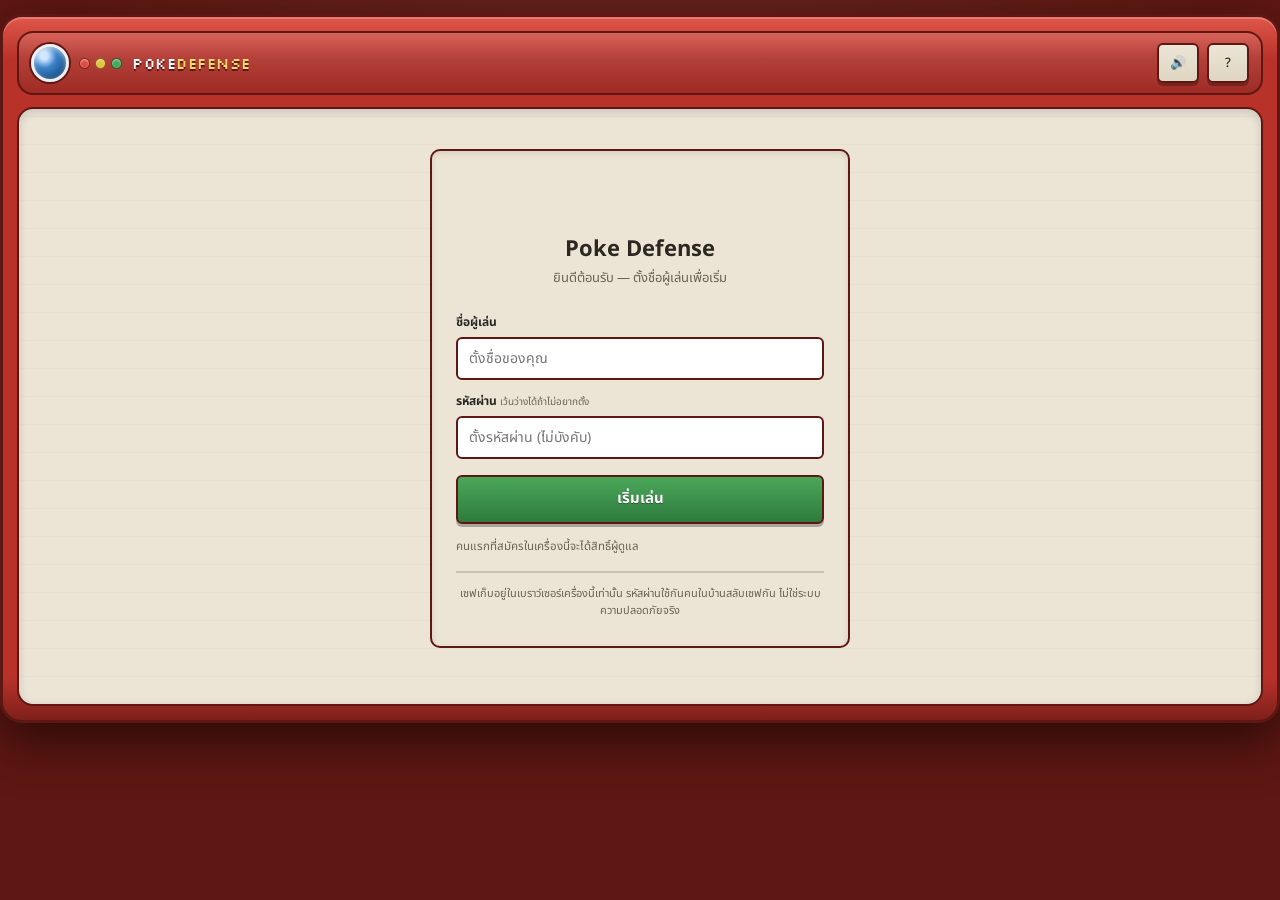
==== commit e8ac1045: "ระบบบัญชีผู้เล่นและหน้าผู้ดูแล บัญชี (js/auth.js)   หลายคนเล่นในเบราว์เซอร์เดียวกันได้ แยกเซฟคนละชุด" ====
--- a/index.html
+++ b/index.html
@@ -86,11 +86,13 @@
   </div>
 </div>
 
+<script src="js/store.js"></script>
 <script src="js/types.js"></script>
 <script src="js/gen1.js"></script>
 <script src="js/derive.js"></script>
 <script src="js/sprites.js"></script>
 <script src="js/save.js"></script>
+<script src="js/auth.js"></script>
 <script src="js/map.js"></script>
 <script src="js/waves.js"></script>
 <script src="js/campaign.js"></script>
@@ -99,6 +101,8 @@
 <script src="js/safari.js"></script>
 <script src="js/ui.js"></script>
 <script src="js/game.js"></script>
+<script src="js/config.js"></script>
+<script src="js/admin.js"></script>
 <script src="js/app.js"></script>
 </body>
 </html>
--- a/css/style.css
+++ b/css/style.css
@@ -400,6 +400,9 @@
 .rmon-name { font-size: 9px; font-weight: 700; overflow: hidden; text-overflow: ellipsis; white-space: nowrap; }
 .rmon-lv { font-family: var(--font-pixel); font-size: 9px; color: var(--shell); }
 .rmon-tag { font-size: 8px; color: var(--ink-soft); }
+.rmon-cost { font-family: var(--font-pixel); font-size: 9px; color: var(--gold); }
+.rmon-cost.no { color: var(--danger); }
+.rmon.poor { opacity: .62; }
 .hotkey {
   position: absolute; left: 3px; top: 3px; z-index: 1;
   font-family: var(--font-pixel); font-size: 8px; line-height: 14px;
@@ -492,6 +495,13 @@
 .pv-row b { font-family: var(--font-pixel); font-size: 11px; }
 .pv-types { display: flex; gap: 3px; }
 .tdot { width: 8px; height: 8px; border-radius: 50%; display: block; border: 1px solid rgba(0,0,0,.25); }
+.pv-mod {
+  display: flex; flex-direction: column; gap: 1px;
+  border-left: 4px solid var(--mc); background: var(--paper-2);
+  border-radius: var(--r-sm); padding: 5px 9px; margin-bottom: 6px;
+}
+.pv-mod b { font-family: var(--font-pixel); font-size: 11px; color: var(--mc); filter: brightness(.72); }
+.pv-mod span { font-size: 10.5px; color: var(--ink-soft); }
 .pv-left { font-size: 12px; color: var(--ink-soft); }
 .pv-left b { color: var(--ink); font-family: var(--font-pixel); }
 
@@ -685,3 +695,100 @@
   .rmon:hover:not(:disabled), .pick:hover:not(:disabled) { filter: brightness(1.05); }
   .dt-close:hover { background: var(--shell); color: #fff; }
 }
+
+/* ---------------- หน้าเข้าสู่ระบบ ---------------- */
+.auth-wrap { display: flex; justify-content: center; padding: 18px 0 30px; }
+.auth-card {
+  width: 100%; max-width: 420px; text-align: center;
+  background: var(--paper); border: 2px solid var(--shell-seam);
+  border-radius: var(--r-md); padding: 26px 24px;
+  box-shadow: inset 0 2px 6px rgba(0,0,0,.10);
+}
+.auth-logo { display: flex; justify-content: center; margin-bottom: 10px; }
+.auth-logo .ball { width: 46px; height: 46px; }
+.auth-card .big-title { margin-bottom: 2px; }
+.auth-card .lead { margin-bottom: 18px; }
+.auth-form { display: flex; flex-direction: column; gap: 6px; text-align: left; }
+.auth-form label { font-size: 12px; font-weight: 700; margin-top: 6px; }
+.auth-form label small { font-weight: 400; color: var(--ink-soft); }
+input[type="text"], input[type="password"], input[type="number"], select {
+  font-family: var(--font-body); font-size: 14px; color: var(--ink);
+  background: #fff; border: 2px solid var(--shell-seam);
+  border-radius: var(--r-sm); padding: 9px 11px; width: 100%;
+}
+input:focus, select:focus { outline: 2px solid var(--gold); outline-offset: 1px; }
+button.big { padding: 12px; font-size: 15px; margin-top: 10px; }
+.auth-note { font-size: 11.5px; color: var(--ink-soft); margin: 8px 0 0; }
+.auth-warn {
+  font-size: 11px; color: var(--ink-soft); line-height: 1.6;
+  margin: 16px 0 0; padding-top: 12px; border-top: 2px solid var(--paper-3);
+}
+.auth-list { display: flex; flex-direction: column; gap: 7px; margin-bottom: 12px; }
+.auth-user {
+  display: flex; align-items: center; gap: 11px; text-align: left; width: 100%;
+  padding: 10px 12px; background: linear-gradient(180deg, #f5efe2, var(--paper-2));
+  border: 2px solid var(--shell-seam); border-radius: var(--r-sm);
+}
+.auth-user.on { border-color: var(--gold); background: #fff6df; }
+.au-face {
+  width: 34px; height: 34px; flex: none; border-radius: 50%;
+  background: var(--shell); color: #fff; font-family: var(--font-pixel);
+  font-size: 15px; line-height: 34px; text-align: center;
+}
+.au-info { display: flex; flex-direction: column; line-height: 1.3; }
+.au-info b { font-size: 14px; }
+.au-info em { font-style: normal; font-size: 11px; color: var(--ink-soft); }
+
+/* ---------------- หน้าผู้ดูแล ---------------- */
+button.nav.adm { background: var(--shell); color: #fff; border-color: var(--shell-dark); }
+button.icon.who { background: var(--lens); color: #fff; font-family: var(--font-pixel); }
+.adm-tabs { display: flex; gap: 6px; margin: 4px 0 18px; }
+.adm-tab { padding: 9px 18px; font-size: 13px; }
+.adm-tab.on { background: var(--shell); color: #fff; border-color: var(--shell-dark); }
+.adm-bar { display: flex; gap: 8px; align-items: center; flex-wrap: wrap; margin: 14px 0; }
+.adm-bar span { font-size: 12px; color: var(--ink-soft); }
+.adm-grid { display: grid; grid-template-columns: repeat(auto-fit, minmax(260px, 1fr)); gap: 12px; }
+.adm-grid.tight { grid-template-columns: repeat(auto-fit, minmax(190px, 1fr)); gap: 8px; }
+.adm-field {
+  background: var(--paper-2); border: 2px solid var(--shell-seam);
+  border-radius: var(--r-sm); padding: 9px 11px;
+}
+.adm-field.dirty { border-color: var(--gold); background: #fff6df; }
+.adm-field label { display: block; font-size: 12px; font-weight: 700; margin-bottom: 5px; }
+.adm-row { display: flex; gap: 7px; align-items: center; }
+.adm-row.wrap { flex-wrap: wrap; }
+/* ในแถวแนวนอน ช่องกรอกต้องกว้างตามเนื้อหา ไม่ใช่กินเต็มบรรทัดเหมือนในฟอร์ม */
+.adm-row.wrap > input[type="text"] { flex: 0 1 200px; width: auto; }
+.adm-row.wrap > input[type="password"] { flex: 0 1 190px; width: auto; }
+.adm-row.wrap > input[type="number"] { flex: 0 1 150px; width: auto; }
+.adm-row.wrap > select { flex: 0 1 140px; width: auto; }
+.adm-row input[type="range"] { flex: 1 1 auto; min-width: 0; accent-color: var(--shell); }
+.adm-row input[type="number"] { width: 84px; flex: none; }
+.adm-hint { font-size: 10.5px; color: var(--ink-soft); margin-top: 4px; }
+.adm-hint a { color: var(--shell); }
+.adm-table { width: 100%; border-collapse: collapse; font-size: 12.5px; }
+.adm-table th, .adm-table td {
+  text-align: left; padding: 7px 9px; border-bottom: 2px solid var(--paper-3);
+}
+.adm-table th { font-size: 11px; color: var(--ink-soft); }
+.adm-table tr.on { background: #fff6df; }
+.adm-table em { font-style: normal; font-size: 10.5px; color: var(--ink-soft); }
+.adm-table em.warn { color: var(--danger); }
+.role { font-size: 10px; padding: 2px 7px; border-radius: 20px; background: var(--paper-3); }
+.role.admin { background: var(--shell); color: #fff; }
+button.mini { padding: 4px 10px; font-size: 11px; }
+button.mini.danger { background: #f0d8d4; border-color: var(--danger); color: var(--danger); }
+.adm-editor { margin-top: 16px; }
+.adm-sub { font-size: 13px; margin: 16px 0 8px; }
+.adm-box { display: grid; grid-template-columns: repeat(auto-fill, minmax(168px, 1fr)); gap: 6px; }
+.adm-mon {
+  display: flex; align-items: center; gap: 6px; font-size: 11.5px;
+  background: var(--paper-2); border: 2px solid var(--shell-seam);
+  border-radius: var(--r-sm); padding: 4px 7px;
+}
+.adm-mon span { flex: 1 1 auto; min-width: 0; overflow: hidden; text-overflow: ellipsis; white-space: nowrap; }
+.adm-mon input { width: 56px; padding: 3px 5px; font-size: 11px; }
+@media (max-width: 760px) {
+  .adm-table th:nth-child(4), .adm-table td:nth-child(4),
+  .adm-table th:nth-child(5), .adm-table td:nth-child(5) { display: none; }
+}
